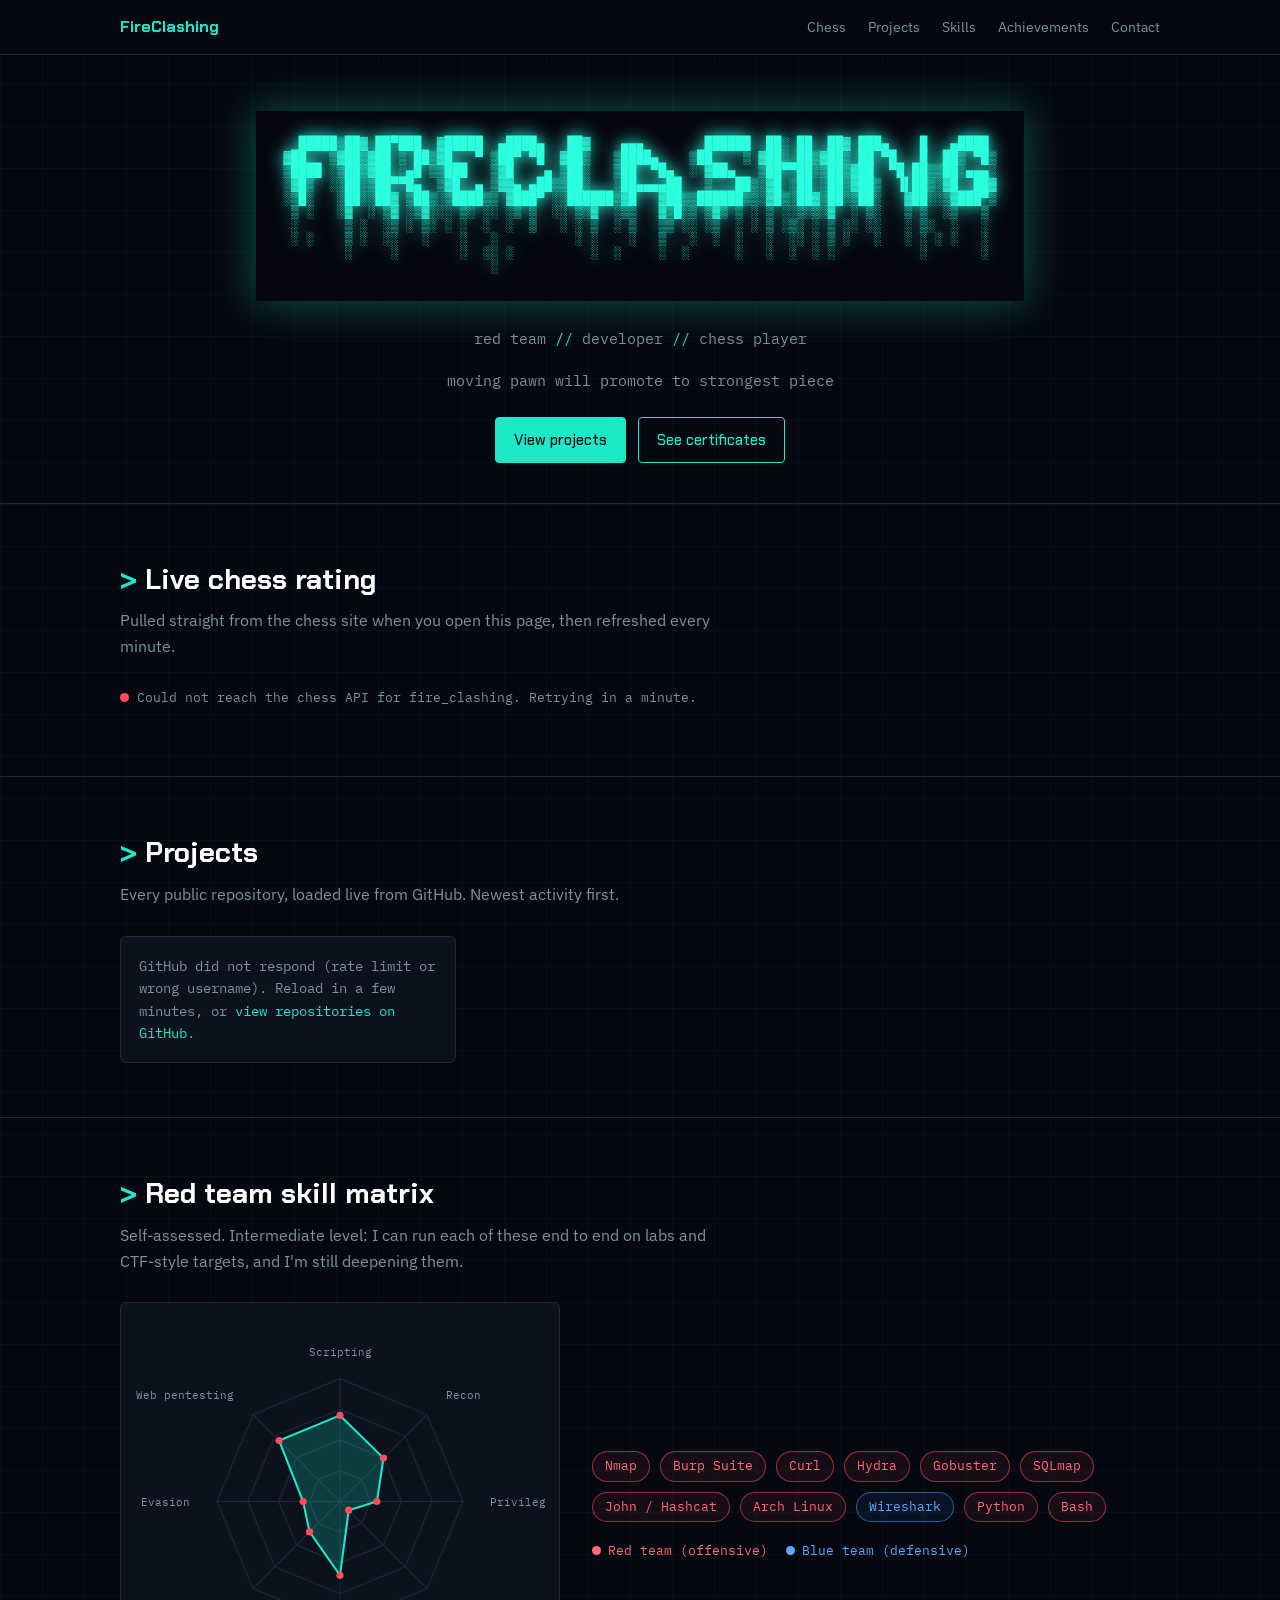
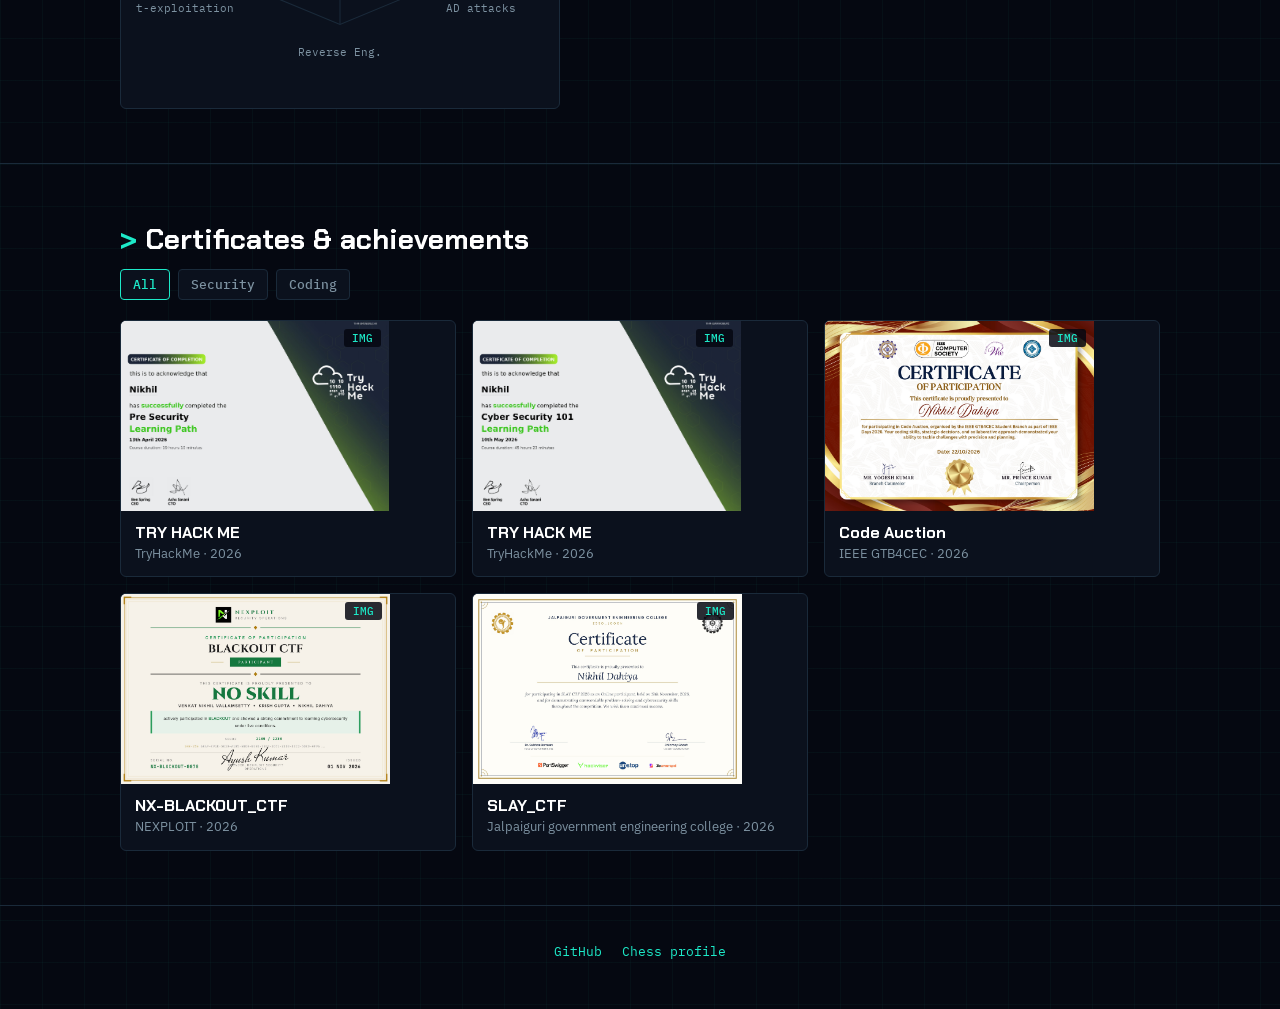
==== index.html @ 48a86a41 "1.0.2" ====
<!DOCTYPE html>
<html lang="en">
<head>
<meta charset="utf-8">
<meta name="viewport" content="width=device-width, initial-scale=1">
<title>FireClashing | Red Team &amp; Developer Portfolio</title>
<meta name="description" content="Red team and developer portfolio: projects, certificates, skill matrix and live chess rating.">
<link rel="preconnect" href="https://fonts.googleapis.com">
<link rel="preconnect" href="https://fonts.gstatic.com" crossorigin>
<link href="https://fonts.googleapis.com/css2?family=Chakra+Petch:wght@500;700&family=IBM+Plex+Sans:wght@400;500&family=IBM+Plex+Mono:wght@400;500&display=swap" rel="stylesheet">
<style>
:root{
  --bg:#050811; --panel:#0b111d; --panel2:#101828; --line:#1a2a3a;
  --teal:#1de9c8; --teal-d:#0f8f7c; --red:#ff4d5e; --text:#d7e3ea; --mute:#7d92a1;
  --head:'Chakra Petch',system-ui,sans-serif; --body:'IBM Plex Sans',system-ui,sans-serif; --mono:'IBM Plex Mono',ui-monospace,monospace;
}
*{box-sizing:border-box;margin:0}
html{scroll-behavior:smooth;scroll-padding-top:70px}
body{background:var(--bg);color:var(--text);font:400 16px/1.6 var(--body);
  background-image:linear-gradient(rgba(29,233,200,.035) 1px,transparent 1px),linear-gradient(90deg,rgba(29,233,200,.035) 1px,transparent 1px);
  background-size:42px 42px}
a{color:var(--teal);text-decoration:none}
a:hover{text-decoration:underline}
:focus-visible{outline:2px solid var(--teal);outline-offset:3px}
.wrap{max-width:1080px;margin:0 auto;padding:0 20px}
nav{position:sticky;top:0;z-index:20;background:rgba(5,8,17,.88);backdrop-filter:blur(8px);border-bottom:1px solid var(--line)}
nav .wrap{display:flex;gap:22px;align-items:center;height:54px;overflow-x:auto}
nav b{font-family:var(--head);color:var(--teal);margin-right:auto;white-space:nowrap}
nav a{color:var(--mute);font-size:14px;white-space:nowrap}
nav a:hover{color:var(--teal);text-decoration:none}
.hero{padding:56px 0 40px;text-align:center}
.banner{max-width:100%;width:768px;image-rendering:pixelated;filter:drop-shadow(0 0 22px rgba(29,233,200,.35))}
.hero p.tag{font-family:var(--mono);color:var(--mute);margin-top:18px;font-size:15px}
.hero p.tag span{color:var(--teal)}
.hero .cta{margin-top:24px;display:flex;gap:12px;justify-content:center;flex-wrap:wrap}
.btn{display:inline-block;padding:10px 18px;border:1px solid var(--teal);color:var(--teal);border-radius:4px;font-family:var(--head);font-weight:500;background:transparent;cursor:pointer;font-size:15px}
.btn:hover{background:var(--teal);color:#04110e;text-decoration:none}
.btn.solid{background:var(--teal);color:#04110e}
.btn.solid:hover{background:#6ff5de}
section{padding:54px 0;border-top:1px solid var(--line)}
h2{font-family:var(--head);font-size:28px;color:#fff;margin-bottom:6px}
h2::before{content:"> ";color:var(--teal)}
.sub{color:var(--mute);margin-bottom:28px;max-width:62ch}
.card{background:var(--panel);border:1px solid var(--line);border-radius:6px}

/* chess */
.chess{display:grid;grid-template-columns:repeat(auto-fit,minmax(150px,1fr));gap:14px}
.mode{padding:18px;position:relative}
.mode .name{font-family:var(--mono);font-size:13px;color:var(--mute)}
.mode .rating{font-family:var(--head);font-size:44px;font-weight:700;color:var(--teal);line-height:1.1;margin:4px 0}
.mode .meta{font-size:13px;color:var(--mute)}
.live{display:flex;align-items:center;gap:8px;font-family:var(--mono);font-size:13px;color:var(--mute);margin-bottom:14px;flex-wrap:wrap}
.dot{width:9px;height:9px;border-radius:50%;background:var(--teal);animation:pulse 1.8s infinite}
.dot.off{background:var(--red);animation:none}
@keyframes pulse{50%{opacity:.25}}

/* projects */
.grid{display:grid;grid-template-columns:repeat(auto-fill,minmax(300px,1fr));gap:16px}
.proj{padding:18px;display:flex;flex-direction:column;gap:10px;transition:border-color .15s}
.proj:hover{border-color:var(--teal-d)}
.proj h3{font-family:var(--head);font-size:18px;color:#fff}
.proj h3 a{color:inherit}
.proj p{font-size:14px;color:var(--mute);flex:1}
.proj .foot{display:flex;gap:14px;font-family:var(--mono);font-size:12.5px;color:var(--mute);align-items:center;flex-wrap:wrap}
.lang i{display:inline-block;width:10px;height:10px;border-radius:50%;margin-right:5px;background:var(--teal)}
.note{padding:18px;color:var(--mute);font-family:var(--mono);font-size:14px}

/* skills */
.skills{display:grid;grid-template-columns:minmax(280px,440px) 1fr;gap:32px;align-items:center}
.radar text{fill:var(--mute);font:11px var(--mono)}
.tools{display:flex;flex-wrap:wrap;gap:10px}
.tools span{font-family:var(--mono);font-size:13px;padding:4px 12px;border-radius:999px;border:1px solid;background:var(--panel)}
.tools .red{color:#ff6b79;border-color:rgba(255,77,94,.55);background:rgba(255,77,94,.08)}
.tools .blue{color:#5aa9ff;border-color:rgba(66,153,255,.55);background:rgba(66,153,255,.08)}
.legend{margin-top:18px;display:flex;gap:18px;flex-wrap:wrap;font-family:var(--mono);font-size:12.5px}
.legend .red{color:#ff6b79}.legend .blue{color:#5aa9ff}
.legend span::before{content:"";display:inline-block;width:9px;height:9px;border-radius:50%;background:currentColor;margin-right:7px}

/* certificates */
.filters{display:flex;gap:8px;margin-bottom:20px;flex-wrap:wrap}
.filters button{font:500 13px var(--mono);padding:6px 12px;border-radius:4px;border:1px solid var(--line);background:var(--panel);color:var(--mute);cursor:pointer}
.filters button[aria-pressed=true]{border-color:var(--teal);color:var(--teal)}
.cert{overflow:hidden;display:flex;flex-direction:column;cursor:pointer;transition:border-color .15s;text-align:left;color:inherit;font:inherit;padding:0}
.cert:hover{border-color:var(--teal-d)}
.thumb{height:190px;background:#fff;position:relative;overflow:hidden}
.thumb img{width:100%;height:100%;object-fit:cover;object-position:top;display:block}
.thumb iframe{width:200%;height:200%;border:0;transform:scale(.5);transform-origin:0 0;pointer-events:none;background:#fff}
.badge{position:absolute;top:8px;right:8px;font:500 11px var(--mono);background:rgba(5,8,17,.85);color:var(--teal);padding:2px 8px;border-radius:3px}
.cert .info{padding:12px 14px}
.cert h3{font-family:var(--head);font-size:16px;color:#fff;line-height:1.3}
.cert .info p{font-size:13px;color:var(--mute)}
.modal{position:fixed;inset:0;background:rgba(2,4,9,.94);z-index:50;display:none;flex-direction:column;padding:16px}
.modal.open{display:flex}
.modal header{display:flex;justify-content:space-between;align-items:center;gap:12px;margin-bottom:12px;color:#fff;font-family:var(--head)}
.modal header div{display:flex;gap:10px}
.modal .stage{flex:1;min-height:0;display:flex;align-items:center;justify-content:center}
.modal img{max-width:100%;max-height:100%;object-fit:contain;border:1px solid var(--line)}
.modal iframe{width:100%;height:100%;border:1px solid var(--line);background:#fff}

footer{padding:36px 0;border-top:1px solid var(--line);text-align:center;color:var(--mute);font-family:var(--mono);font-size:13px}
footer .links{display:flex;gap:20px;justify-content:center;margin-bottom:10px;flex-wrap:wrap}
@media(max-width:760px){.skills{grid-template-columns:1fr}.thumb{height:160px}}
@media(prefers-reduced-motion:reduce){*{animation:none!important;transition:none!important;scroll-behavior:auto!important}}
</style>
</head>
<body>

<nav><div class="wrap">
  <b>FireClashing</b>
  <a href="#chess">Chess</a><a href="#projects">Projects</a><a href="#skills">Skills</a><a href="#certs">Achievements</a><a href="#contact">Contact</a>
</div></nav>

<header class="hero"><div class="wrap">
  <img class="banner" src="assets/FireClashing.png" alt="FireClashing" width="768" height="190">
  <p class="tag" id="tagline">red team <span>//</span> developer <span>//</span> chess player</p>
  <p class="tag" id="tagline">moving pawn will promote to strongest piece</p>
  <div class="cta">
    <a class="btn solid" href="#projects">View projects</a>
    <a class="btn" href="#certs">See certificates</a>
  </div>
</div></header>

<main>
<section id="chess"><div class="wrap">
  <h2>Live chess rating</h2>
  <p class="sub">Pulled straight from the chess site when you open this page, then refreshed every minute.</p>
  <div class="live"><span class="dot off" id="chessDot"></span><span id="chessStatus">Loading…</span></div>
  <div class="chess" id="chessGrid"></div>
</div></section>

<section id="projects"><div class="wrap">
  <h2>Projects</h2>
  <p class="sub">Every public repository, loaded live from GitHub. Newest activity first.</p>
  <div class="grid" id="projGrid"></div>
</div></section>

<section id="skills"><div class="wrap">
  <h2>Red team skill matrix</h2>
  <p class="sub">Self-assessed. Intermediate level: I can run each of these end to end on labs and CTF-style targets, and I'm still deepening them.</p>
  <div class="skills">
    <div class="card" style="padding:14px"><svg class="radar" id="radar" viewBox="0 0 400 360" role="img" aria-label="Skill radar chart"></svg></div>
    <div>
      <div class="tools" id="tools"></div>
      <div class="legend"><span class="red">Red team (offensive)</span><span class="blue">Blue team (defensive)</span></div>
    </div>
  </div>
</div></section>

<section id="certs"><div class="wrap">
  <h2>Certificates &amp; achievements</h2>
  <div class="filters" id="filters"></div>
  <div class="grid" id="certGrid"></div>
</div></section>
</main>

<footer id="contact"><div class="wrap">
  <div class="links" id="contactLinks"></div>
</div></footer>

<div class="modal" id="modal" role="dialog" aria-modal="true" aria-label="Certificate viewer">
  <header><span id="mTitle"></span><div><a class="btn" id="mOpen" target="_blank" rel="noopener">Open in new tab</a><button class="btn" id="mClose">Close</button></div></header>
  <div class="stage" id="mStage"></div>
</div>

<script>
/* =========================================================
   EDIT THIS BLOCK. Everything else updates itself.
   ========================================================= */
const CONFIG = {
  githubUser: "FireClashing",   // <- your GitHub username
  chessUser:  "fire_clashing",
  chessSite:  "auto",                   // "chesscom", "lichess" or "auto" (tries Chess.com, then Lichess)
  hideForks:  true,
  hideRepos:  [],                       // e.g. ["fire_clashing.github.io"]
  tagline:    "red team // developer // chess player",
  contact: [
    // { label: "GitHub",   url: "https://github.com/YOUR_GITHUB_USERNAME" },
    // { label: "LinkedIn", url: "https://www.linkedin.com/in/your-name" },
    // { label: "Email",    url: "mailto:you@example.com" },
  ]
};

// Skill levels are out of 100. Be honest, intermediate is 31-60.
const SKILLS = [
  { name: "Scripting",                  level: 70 },
  { name: "Recon & OSINT",              level: 50 },
  { name: "Privilege escalation",       level: 30 },
  { name: "Active Directory attacks",   level: 10 },
  { name: "Reverse Eng.",               level: 60 },
  { name: "Post-exploitation",          level: 35 },
  { name: "Evasion & payload basics",   level: 30 },
  { name: "Web pentesting",             level: 70 }
];
// team: "red" = offensive, "blue" = defensive/analysis. Add blue tools here too (e.g. Splunk, Wazuh, Snort).
const TOOLS = [
  {name:"Nmap",team:"red"},{name:"Burp Suite",team:"red"},{name:"Curl",team:"red"},
  ,{name:"Hydra",team:"red"},{name:"Gobuster",team:"red"},{name:"SQLmap",team:"red"},
  {name:"John / Hashcat",team:"red"},{name:"Arch Linux",team:"red"},{name:"Wireshark",team:"blue"},
  {name:"Python",team:"red"},{name:"Bash",team:"red"}
];

// Put the files in the /certificates folder, then list them here.
// type: "image" (png/jpg/webp) or "pdf". category is just a filter label.
const CERTS = [
  { title: "TRY HACK ME", issuer: "TryHackMe", year: 2026, file: "certificates/pre-SecurityTHM.jpg", type: "jpg", category: "Security" },
  { title: "TRY HACK ME", issuer: "TryHackMe", year: 2026, file: "certificates/Cyber-Security 101.jpg", type: "jpg", category: "Security" },
  { title: "Code Auction", issuer: "IEEE GTB4CEC", year: 2026, file: "certificates/CODE-auction.jpg", type: "jpg", category: "Coding" },
  { title: "NX-BLACKOUT_CTF", issuer: "NEXPLOIT", year: 2026, file: "certificates/NX-BLACKOUT_ctf.jpg", type: "jpg", category: "Security" },
  { title: "SLAY_CTF", issuer: "Jalpaiguri government engineering college", year: 2026, file: "certificates/slay_ctf.jpg", type: "jpg", category: "Security" }
  
  // { title: "Certified Ethical Hacker", issuer: "EC-Council", year: 2025, file: "certificates/ceh.pdf", type: "pdf", category: "Security" },
  // { title: "TryHackMe Pre-Security",   issuer: "TryHackMe",  year: 2025, file: "certificates/thm.png", type: "image", category: "Security" },
];

/* ========================================================= */
const $ = s => document.querySelector(s);
const el = (t, c, h) => { const e = document.createElement(t); if (c) e.className = c; if (h != null) e.innerHTML = h; return e; };
const esc = s => String(s ?? "").replace(/[&<>"']/g, c => ({"&":"&amp;","<":"&lt;",">":"&gt;",'"':"&quot;","'":"&#39;"}[c]));

$("#tagline").innerHTML = esc(CONFIG.tagline).replace(/\/\//g, "<span>//</span>");

/* ---------- Chess ---------- */
function modeCard(name, rating, meta){
  return `<div class="card mode"><div class="name">${esc(name)}</div><div class="rating">${rating ?? "–"}</div><div class="meta">${meta||""}</div></div>`;
}
async function loadChessCom(u){
  const r = await fetch(`https://api.chess.com/pub/player/${encodeURIComponent(u.toLowerCase())}/stats`);
  if(!r.ok) throw new Error("chess.com " + r.status);
  const d = await r.json(), out = [];
  [["chess_rapid","Rapid"],["chess_blitz","Blitz"],["chess_bullet","Bullet"],["chess_daily","Daily"]].forEach(([k,n])=>{
    const s = d[k]; if(!s) return;
    const rec = s.record || {};
    out.push(modeCard(n, s.last?.rating, `best ${s.best?.rating ?? "–"} · ${rec.win ?? 0}W ${rec.loss ?? 0}L ${rec.draw ?? 0}D`));
  });
  if(d.tactics?.highest) out.push(modeCard("Puzzles", d.tactics.highest.rating, "highest rating"));
  return { site: "Chess.com", html: out.join("") };
}
async function loadLichess(u){
  const r = await fetch(`https://lichess.org/api/user/${encodeURIComponent(u)}`);
  if(!r.ok) throw new Error("lichess " + r.status);
  const d = await r.json(), out = [];
  ["rapid","blitz","bullet","classical","puzzle"].forEach(k=>{
    const p = d.perfs?.[k]; if(!p || !p.games && k!=="puzzle") return;
    out.push(modeCard(k[0].toUpperCase()+k.slice(1), p.rating, k==="puzzle" ? `${p.games||0} solved` : `${p.games} games`));
  });
  return { site: "Lichess", html: out.join("") };
}
async function loadChess(){
  const u = CONFIG.chessUser, site = CONFIG.chessSite;
  try{
    let res;
    if(site === "lichess") res = await loadLichess(u);
    else if(site === "chesscom") res = await loadChessCom(u);
    else { try{ res = await loadChessCom(u); }catch(e){ res = await loadLichess(u); } }
    $("#chessGrid").innerHTML = res.html || `<div class="card note">No rated games found for ${esc(u)} yet.</div>`;
    $("#chessDot").classList.remove("off");
    $("#chessStatus").innerHTML = `${esc(u)} on ${res.site} · updated ${new Date().toLocaleTimeString()}`;
  }catch(e){
    $("#chessDot").classList.add("off");
    $("#chessStatus").textContent = `Could not reach the chess API for ${u}. Retrying in a minute.`;
  }
}
loadChess(); setInterval(loadChess, 60000);

/* ---------- Projects ---------- */
const LANG = {JavaScript:"#f1e05a",TypeScript:"#3178c6",Python:"#3572A5",HTML:"#e34c26",CSS:"#563d7c",C:"#8a8a8a","C++":"#f34b7d",Java:"#b07219",Go:"#00ADD8",Rust:"#dea584",Shell:"#89e051",PHP:"#4F5D95","C#":"#178600",Ruby:"#701516"};
async function loadProjects(){
  const g = $("#projGrid");
  if(CONFIG.githubUser.startsWith("YOUR_")){ g.innerHTML = `<div class="card note">Set <b>githubUser</b> in the CONFIG block of index.html to show your repositories here.</div>`; return; }
  try{
    const r = await fetch(`https://api.github.com/users/${CONFIG.githubUser}/repos?per_page=100&sort=pushed`);
    if(!r.ok) throw new Error(r.status);
    let repos = await r.json();
    repos = repos.filter(x => !(CONFIG.hideForks && x.fork) && !CONFIG.hideRepos.includes(x.name));
    if(!repos.length){ g.innerHTML = `<div class="card note">No public repositories to show yet.</div>`; return; }
    g.innerHTML = repos.map(x => `
      <article class="card proj">
        <h3><a href="${esc(x.html_url)}" target="_blank" rel="noopener">${esc(x.name)}</a></h3>
        <p>${esc(x.description || "No description yet.")}</p>
        <div class="foot">
          ${x.language ? `<span class="lang"><i style="background:${LANG[x.language]||"#1de9c8"}"></i>${esc(x.language)}</span>` : ""}
          <span>★ ${x.stargazers_count}</span><span>⑂ ${x.forks_count}</span>
          ${x.homepage ? `<a href="${esc(x.homepage)}" target="_blank" rel="noopener">live demo</a>` : ""}
        </div>
      </article>`).join("");
  }catch(e){
    g.innerHTML = `<div class="card note">GitHub did not respond (rate limit or wrong username). Reload in a few minutes, or <a href="https://github.com/${esc(CONFIG.githubUser)}?tab=repositories">view repositories on GitHub</a>.</div>`;
  }
}
loadProjects();

/* ---------- Skills ---------- */
function drawSkills(){
  $("#tools").innerHTML = TOOLS.map(t => `<span class="${t.team}">${esc(t.name)}</span>`).join("");
  const cx=200, cy=180, R=120, n=SKILLS.length, pt=(i,v)=>{const a=-Math.PI/2+i*2*Math.PI/n;return [cx+Math.cos(a)*R*v/100, cy+Math.sin(a)*R*v/100]};
  let svg = "";
  [25,50,75,100].forEach(l=>{ svg += `<polygon points="${SKILLS.map((_,i)=>pt(i,l).join(",")).join(" ")}" fill="none" stroke="#1a2a3a"/>`; });
  SKILLS.forEach((s,i)=>{
    const [x,y]=pt(i,100), [lx,ly]=pt(i,122);
    svg += `<line x1="${cx}" y1="${cy}" x2="${x}" y2="${y}" stroke="#1a2a3a"/>`;
    const anchor = lx < cx-10 ? "end" : lx > cx+10 ? "start" : "middle";
    const short = s.name.split(" & ")[0].replace("Active Directory attacks","AD attacks").replace("Web app exploitation","Web exploitation");
    svg += `<text x="${lx}" y="${ly+4}" text-anchor="${anchor}">${esc(short)}</text>`;
  });
  svg += `<polygon points="${SKILLS.map((s,i)=>pt(i,s.level).join(",")).join(" ")}" fill="rgba(29,233,200,.2)" stroke="#1de9c8" stroke-width="2"/>`;
  SKILLS.forEach((s,i)=>{ const [x,y]=pt(i,s.level); svg += `<circle cx="${x}" cy="${y}" r="3.5" fill="#ff4d5e"/>`; });
  $("#radar").innerHTML = svg;
}
drawSkills();

/* ---------- Certificates ---------- */
const modal = $("#modal");
function openCert(c){
  $("#mTitle").textContent = `${c.title}${c.issuer ? " · " + c.issuer : ""}`;
  $("#mOpen").href = c.file;
  $("#mStage").innerHTML = c.type === "pdf"
    ? `<iframe src="${esc(c.file)}#view=FitH" title="${esc(c.title)}"></iframe>`
    : `<img src="${esc(c.file)}" alt="${esc(c.title)}">`;
  modal.classList.add("open"); $("#mClose").focus();
}
function closeCert(){ modal.classList.remove("open"); $("#mStage").innerHTML = ""; }
$("#mClose").onclick = closeCert;
modal.addEventListener("click", e => { if(e.target === modal || e.target.id === "mStage") closeCert(); });
document.addEventListener("keydown", e => { if(e.key === "Escape") closeCert(); });

let activeCat = "All";
function drawCerts(){
  const g = $("#certGrid");
  if(!CERTS.length){ g.innerHTML = `<div class="card note">Add your files to the <b>certificates</b> folder and list them in the CERTS array in index.html.</div>`; return; }
  const cats = ["All", ...new Set(CERTS.map(c => c.category).filter(Boolean))];
  $("#filters").innerHTML = cats.length > 2 ? cats.map(c => `<button aria-pressed="${c===activeCat}">${esc(c)}</button>`).join("") : "";
  $("#filters").querySelectorAll("button").forEach(b => b.onclick = () => { activeCat = b.textContent; drawCerts(); });
  const list = CERTS.filter(c => activeCat === "All" || c.category === activeCat);
  g.innerHTML = "";
  list.forEach(c => {
    const b = el("button", "card cert");
    b.type = "button";
    b.setAttribute("aria-label", "Open " + c.title);
    b.innerHTML = `<div class="thumb">${c.type === "pdf"
        ? `<iframe src="${esc(c.file)}#toolbar=0&navpanes=0&view=FitH" loading="lazy" tabindex="-1" title=""></iframe>`
        : `<img src="${esc(c.file)}" alt="" loading="lazy">`}<span class="badge">${c.type === "pdf" ? "PDF" : "IMG"}</span></div>
      <div class="info"><h3>${esc(c.title)}</h3><p>${esc([c.issuer, c.year].filter(Boolean).join(" · "))}</p></div>`;
    b.onclick = () => openCert(c);
    g.appendChild(b);
  });
}
drawCerts();

/* ---------- Footer links ---------- */
const links = [...CONFIG.contact];
if(!CONFIG.githubUser.startsWith("YOUR_") && !links.some(l => /github/i.test(l.label))) links.unshift({label:"GitHub", url:`https://github.com/${CONFIG.githubUser}`});
links.push({label:"Chess profile", url: CONFIG.chessSite === "lichess" ? `https://lichess.org/@/${CONFIG.chessUser}` : `https://www.chess.com/member/${CONFIG.chessUser}`});
$("#contactLinks").innerHTML = links.map(l => `<a href="${esc(l.url)}" target="_blank" rel="noopener">${esc(l.label)}</a>`).join("");
</script>
</body>
</html>
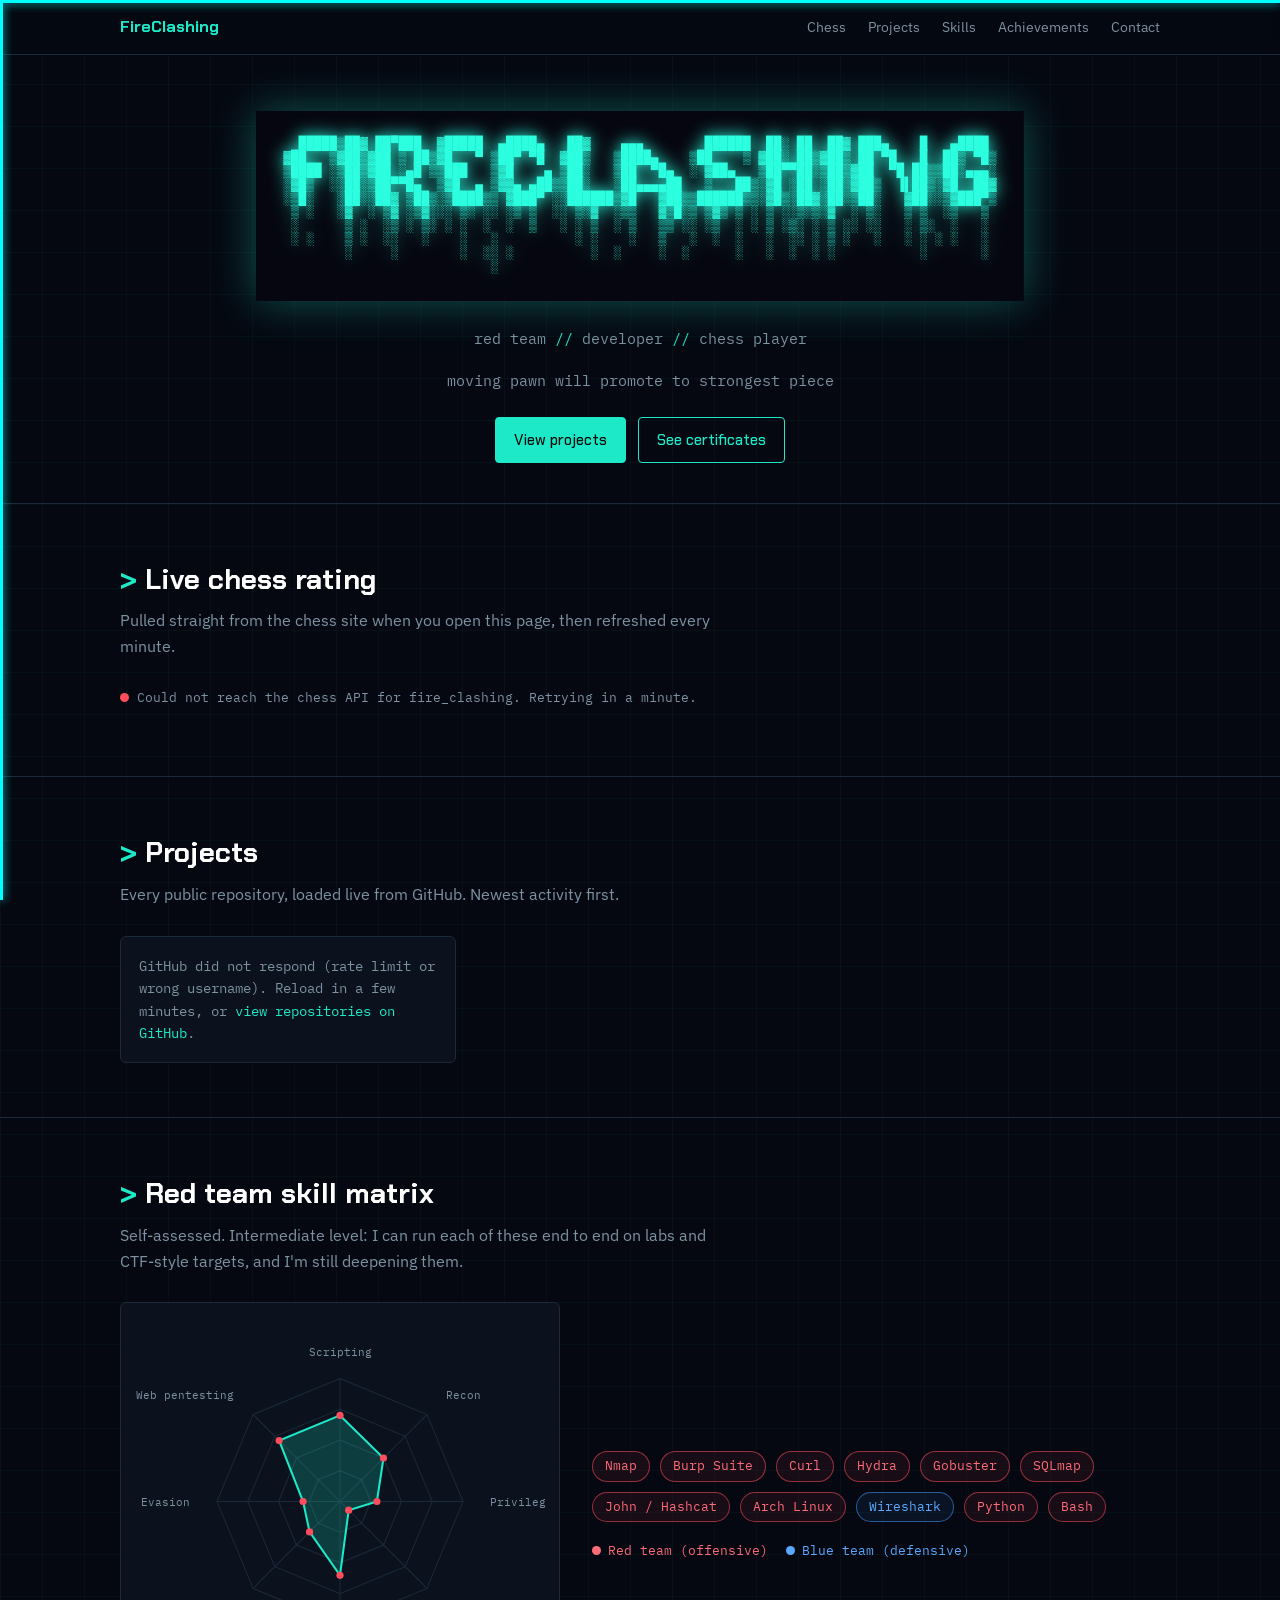
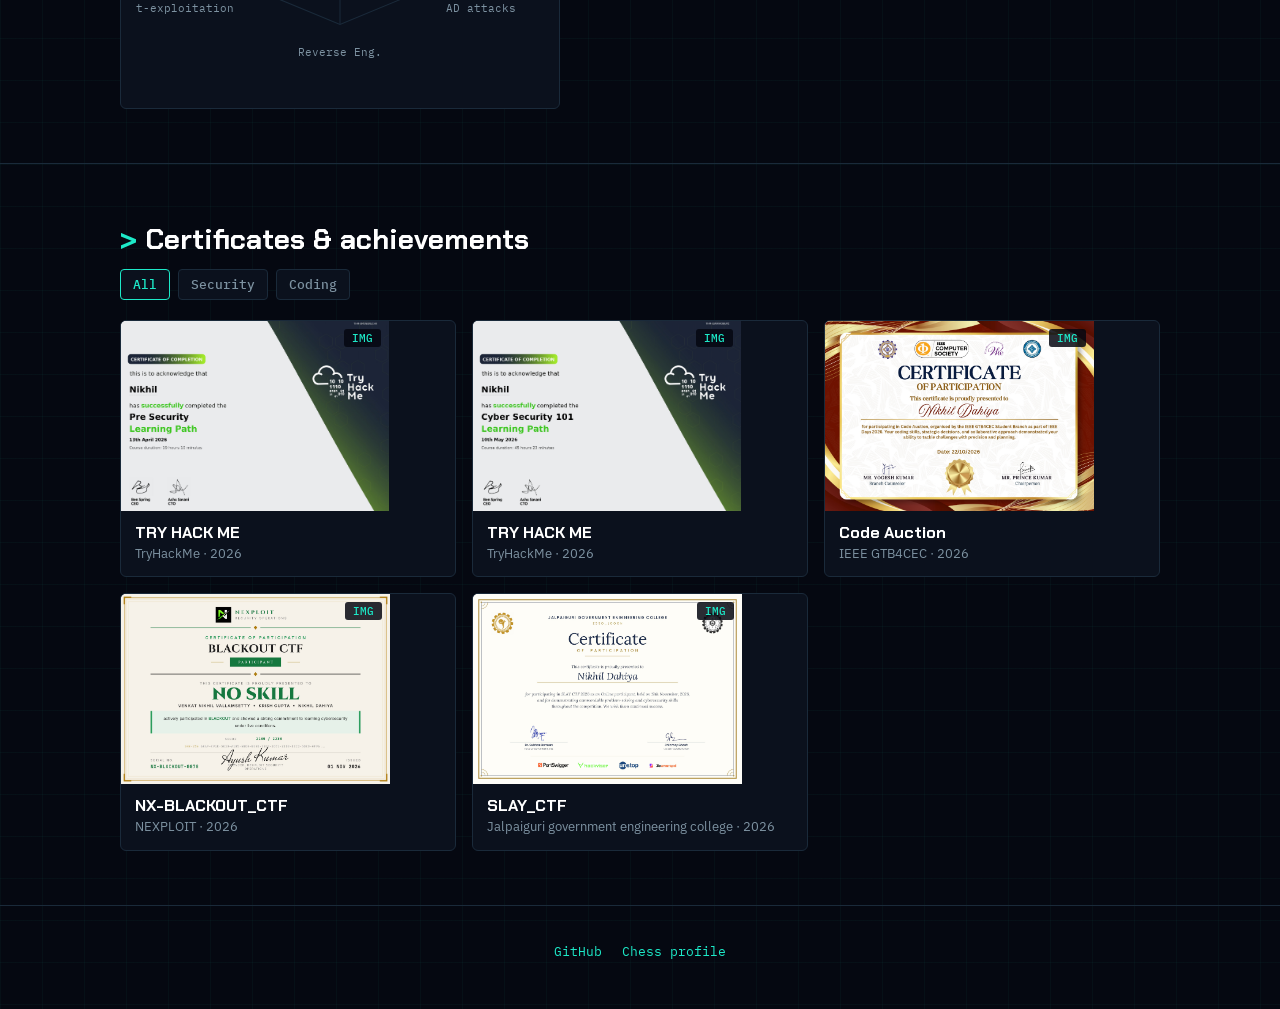
==== commit 49a28167: "1.0.3 - customized cursor" ====
--- a/index.html
+++ b/index.html
@@ -104,6 +104,56 @@
 </style>
 </head>
 <body>
+    
+<style>
+  * {
+    cursor: none !important;
+  }
+
+  .crosshair {
+    position: fixed;
+    background: #00ffff;
+    pointer-events: none;
+    z-index: 999999;
+    opacity: 1;
+    box-shadow: 0 0 10px #00ffff;
+  }
+
+  #horizontal {
+    height: 3px;
+    width: 100vw;
+    left: 0;
+  }
+
+  #vertical {
+    width: 3px;
+    height: 100vh;
+    top: 0;
+  }
+
+  @media (hover: none) {
+    .crosshair {
+      display: none;
+    }
+    * {
+      cursor: auto !important;
+    }
+  }
+</style>
+
+<div id="horizontal" class="crosshair"></div>
+<div id="vertical" class="crosshair"></div>
+
+<script>
+  const horizontal = document.getElementById("horizontal");
+  const vertical = document.getElementById("vertical");
+
+  document.addEventListener("mousemove", (e) => {
+    horizontal.style.top = e.clientY + "px";
+    vertical.style.left = e.clientX + "px";
+  });
+</script>
+
 
 <nav><div class="wrap">
   <b>FireClashing</b>
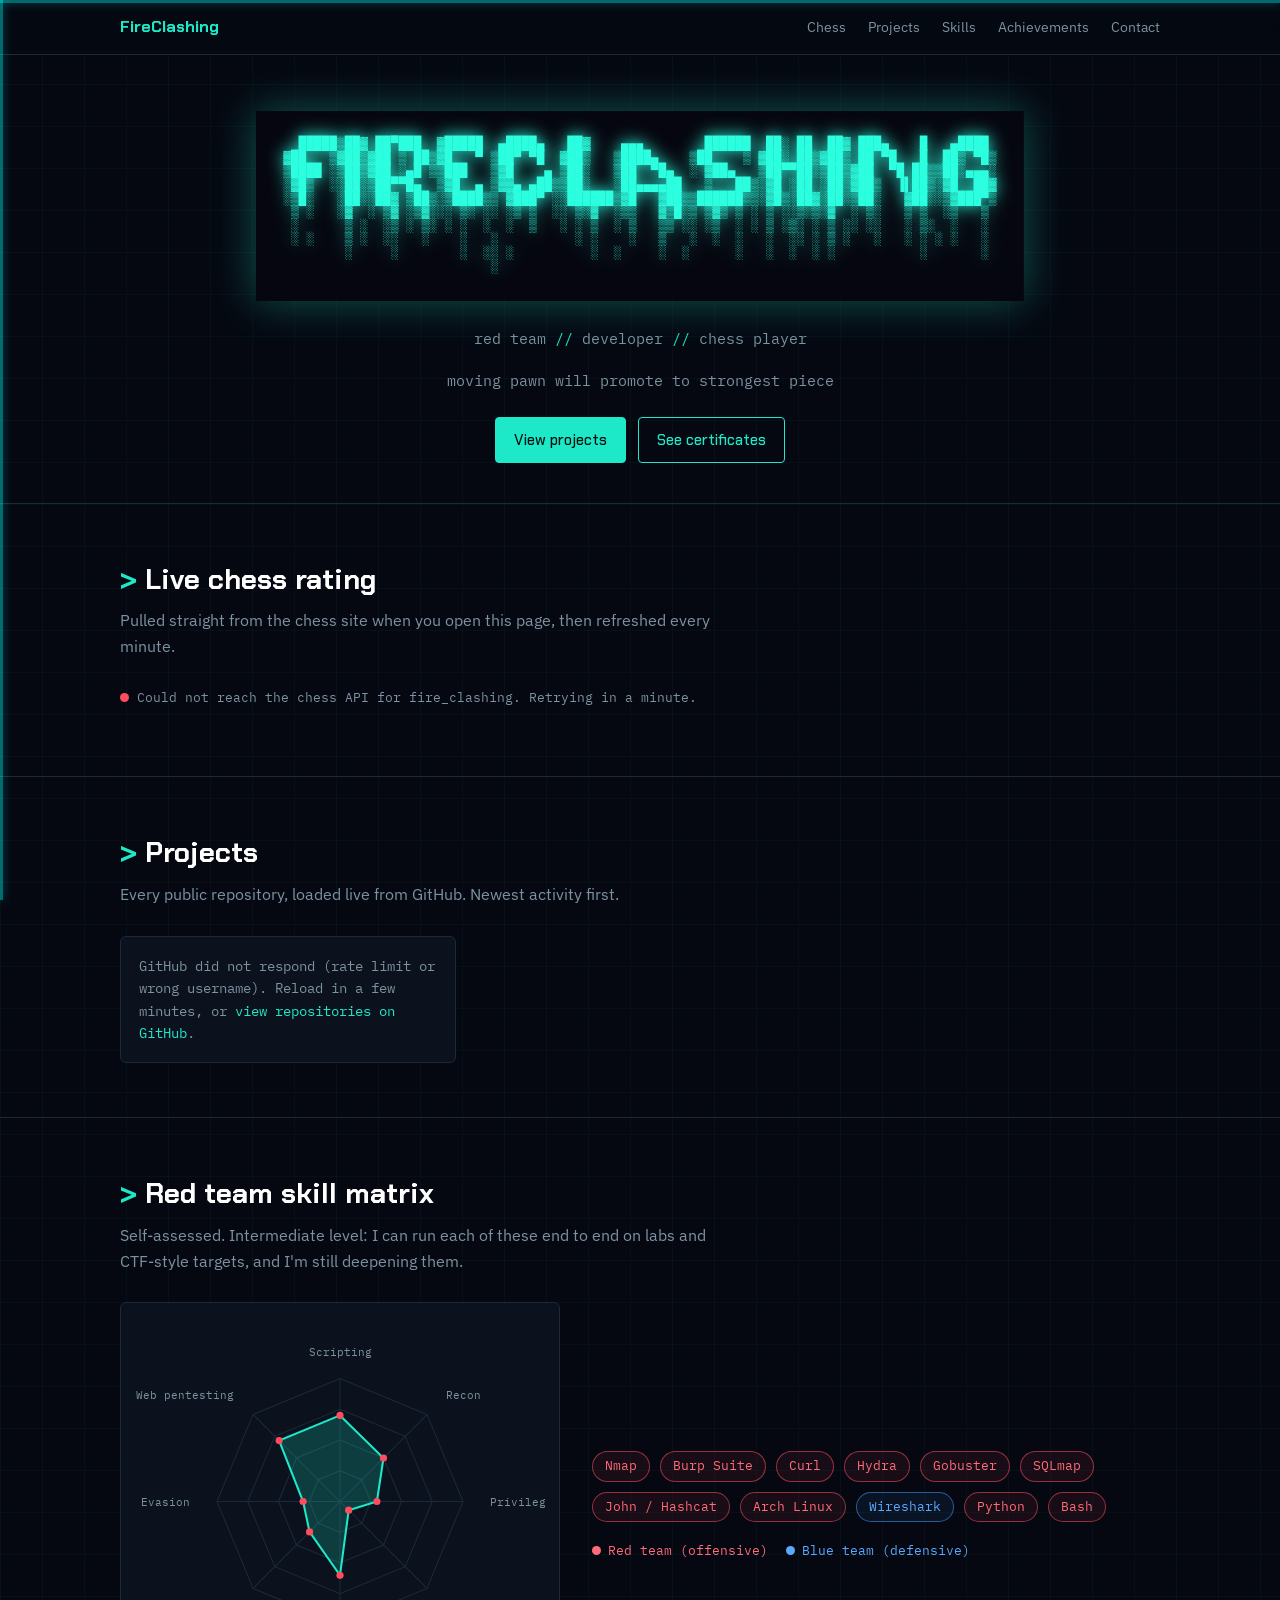
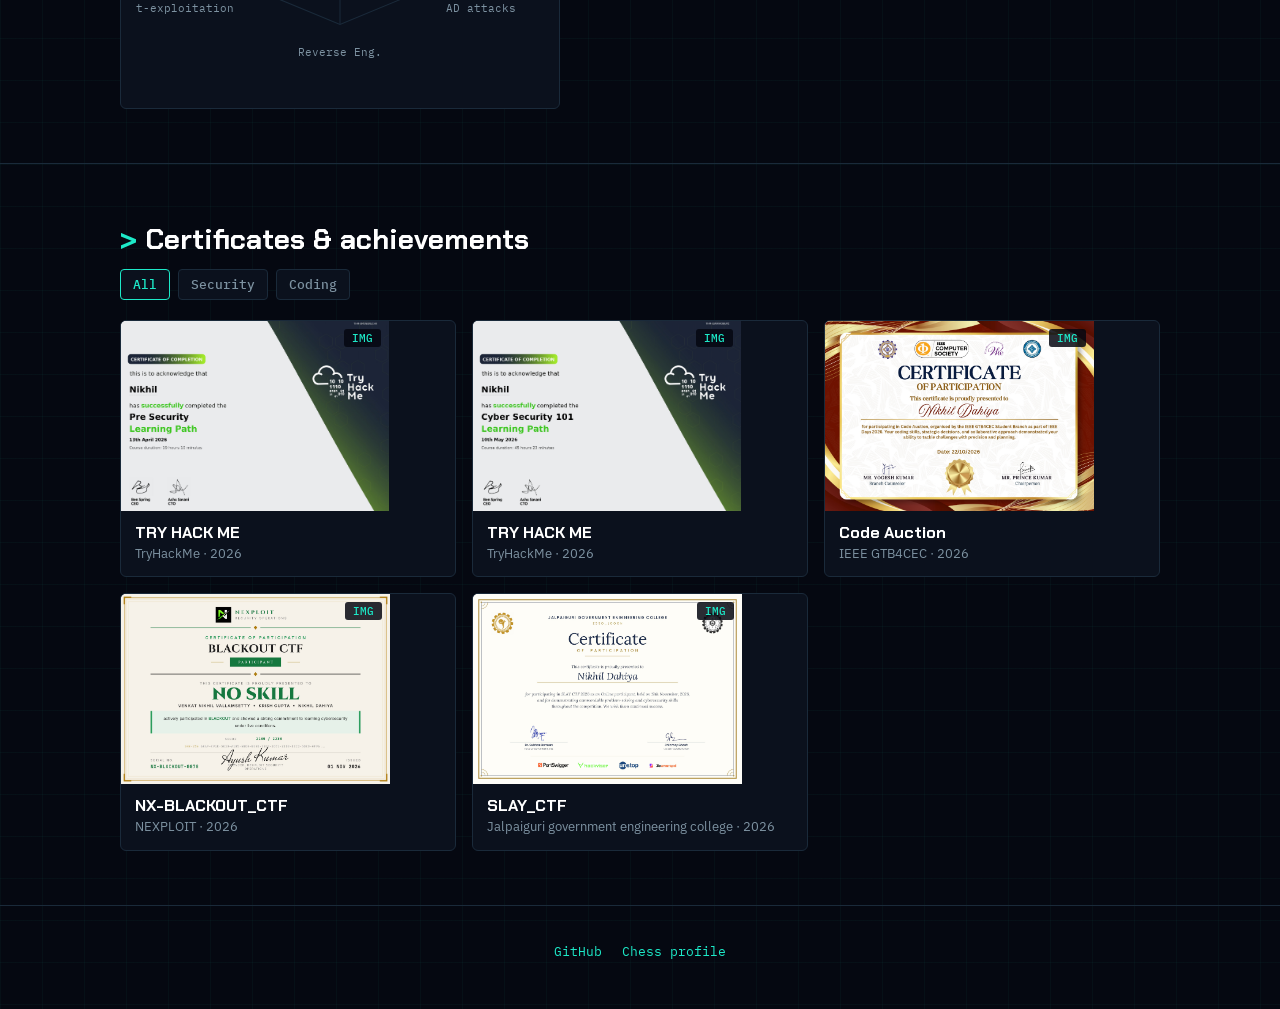
==== commit 7320a4e6: "version1.0.4 adjust cursor" ====
--- a/index.html
+++ b/index.html
@@ -115,7 +115,7 @@
     background: #00ffff;
     pointer-events: none;
     z-index: 999999;
-    opacity: 1;
+    opacity: 0.4;
     box-shadow: 0 0 10px #00ffff;
   }
 
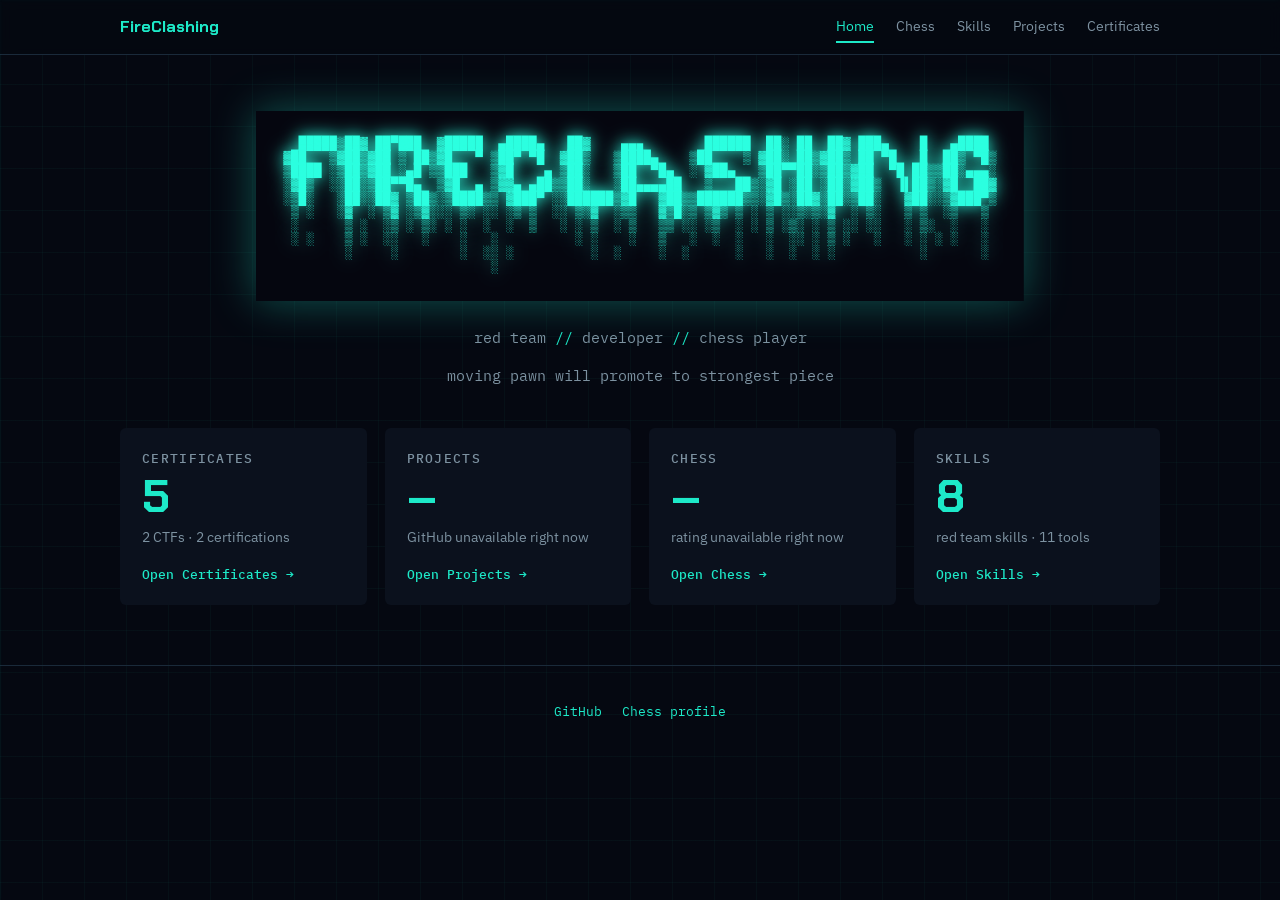
==== commit 2c3b0452: "1.1.0 New look" ====
--- a/index.html
+++ b/index.html
@@ -3,404 +3,29 @@
 <head>
 <meta charset="utf-8">
 <meta name="viewport" content="width=device-width, initial-scale=1">
-<title>FireClashing | Red Team &amp; Developer Portfolio</title>
-<meta name="description" content="Red team and developer portfolio: projects, certificates, skill matrix and live chess rating.">
+<title>Projects | FireClashing</title>
+<meta name="description" content="Public GitHub projects by FireClashing.">
+<link rel="icon" href="assets/FireClashing.png">
 <link rel="preconnect" href="https://fonts.googleapis.com">
 <link rel="preconnect" href="https://fonts.gstatic.com" crossorigin>
 <link href="https://fonts.googleapis.com/css2?family=Chakra+Petch:wght@500;700&family=IBM+Plex+Sans:wght@400;500&family=IBM+Plex+Mono:wght@400;500&display=swap" rel="stylesheet">
-<style>
-:root{
-  --bg:#050811; --panel:#0b111d; --panel2:#101828; --line:#1a2a3a;
-  --teal:#1de9c8; --teal-d:#0f8f7c; --red:#ff4d5e; --text:#d7e3ea; --mute:#7d92a1;
-  --head:'Chakra Petch',system-ui,sans-serif; --body:'IBM Plex Sans',system-ui,sans-serif; --mono:'IBM Plex Mono',ui-monospace,monospace;
-}
-*{box-sizing:border-box;margin:0}
-html{scroll-behavior:smooth;scroll-padding-top:70px}
-body{background:var(--bg);color:var(--text);font:400 16px/1.6 var(--body);
-  background-image:linear-gradient(rgba(29,233,200,.035) 1px,transparent 1px),linear-gradient(90deg,rgba(29,233,200,.035) 1px,transparent 1px);
-  background-size:42px 42px}
-a{color:var(--teal);text-decoration:none}
-a:hover{text-decoration:underline}
-:focus-visible{outline:2px solid var(--teal);outline-offset:3px}
-.wrap{max-width:1080px;margin:0 auto;padding:0 20px}
-nav{position:sticky;top:0;z-index:20;background:rgba(5,8,17,.88);backdrop-filter:blur(8px);border-bottom:1px solid var(--line)}
-nav .wrap{display:flex;gap:22px;align-items:center;height:54px;overflow-x:auto}
-nav b{font-family:var(--head);color:var(--teal);margin-right:auto;white-space:nowrap}
-nav a{color:var(--mute);font-size:14px;white-space:nowrap}
-nav a:hover{color:var(--teal);text-decoration:none}
-.hero{padding:56px 0 40px;text-align:center}
-.banner{max-width:100%;width:768px;image-rendering:pixelated;filter:drop-shadow(0 0 22px rgba(29,233,200,.35))}
-.hero p.tag{font-family:var(--mono);color:var(--mute);margin-top:18px;font-size:15px}
-.hero p.tag span{color:var(--teal)}
-.hero .cta{margin-top:24px;display:flex;gap:12px;justify-content:center;flex-wrap:wrap}
-.btn{display:inline-block;padding:10px 18px;border:1px solid var(--teal);color:var(--teal);border-radius:4px;font-family:var(--head);font-weight:500;background:transparent;cursor:pointer;font-size:15px}
-.btn:hover{background:var(--teal);color:#04110e;text-decoration:none}
-.btn.solid{background:var(--teal);color:#04110e}
-.btn.solid:hover{background:#6ff5de}
-section{padding:54px 0;border-top:1px solid var(--line)}
-h2{font-family:var(--head);font-size:28px;color:#fff;margin-bottom:6px}
-h2::before{content:"> ";color:var(--teal)}
-.sub{color:var(--mute);margin-bottom:28px;max-width:62ch}
-.card{background:var(--panel);border:1px solid var(--line);border-radius:6px}
-
-/* chess */
-.chess{display:grid;grid-template-columns:repeat(auto-fit,minmax(150px,1fr));gap:14px}
-.mode{padding:18px;position:relative}
-.mode .name{font-family:var(--mono);font-size:13px;color:var(--mute)}
-.mode .rating{font-family:var(--head);font-size:44px;font-weight:700;color:var(--teal);line-height:1.1;margin:4px 0}
-.mode .meta{font-size:13px;color:var(--mute)}
-.live{display:flex;align-items:center;gap:8px;font-family:var(--mono);font-size:13px;color:var(--mute);margin-bottom:14px;flex-wrap:wrap}
-.dot{width:9px;height:9px;border-radius:50%;background:var(--teal);animation:pulse 1.8s infinite}
-.dot.off{background:var(--red);animation:none}
-@keyframes pulse{50%{opacity:.25}}
-
-/* projects */
-.grid{display:grid;grid-template-columns:repeat(auto-fill,minmax(300px,1fr));gap:16px}
-.proj{padding:18px;display:flex;flex-direction:column;gap:10px;transition:border-color .15s}
-.proj:hover{border-color:var(--teal-d)}
-.proj h3{font-family:var(--head);font-size:18px;color:#fff}
-.proj h3 a{color:inherit}
-.proj p{font-size:14px;color:var(--mute);flex:1}
-.proj .foot{display:flex;gap:14px;font-family:var(--mono);font-size:12.5px;color:var(--mute);align-items:center;flex-wrap:wrap}
-.lang i{display:inline-block;width:10px;height:10px;border-radius:50%;margin-right:5px;background:var(--teal)}
-.note{padding:18px;color:var(--mute);font-family:var(--mono);font-size:14px}
-
-/* skills */
-.skills{display:grid;grid-template-columns:minmax(280px,440px) 1fr;gap:32px;align-items:center}
-.radar text{fill:var(--mute);font:11px var(--mono)}
-.tools{display:flex;flex-wrap:wrap;gap:10px}
-.tools span{font-family:var(--mono);font-size:13px;padding:4px 12px;border-radius:999px;border:1px solid;background:var(--panel)}
-.tools .red{color:#ff6b79;border-color:rgba(255,77,94,.55);background:rgba(255,77,94,.08)}
-.tools .blue{color:#5aa9ff;border-color:rgba(66,153,255,.55);background:rgba(66,153,255,.08)}
-.legend{margin-top:18px;display:flex;gap:18px;flex-wrap:wrap;font-family:var(--mono);font-size:12.5px}
-.legend .red{color:#ff6b79}.legend .blue{color:#5aa9ff}
-.legend span::before{content:"";display:inline-block;width:9px;height:9px;border-radius:50%;background:currentColor;margin-right:7px}
-
-/* certificates */
-.filters{display:flex;gap:8px;margin-bottom:20px;flex-wrap:wrap}
-.filters button{font:500 13px var(--mono);padding:6px 12px;border-radius:4px;border:1px solid var(--line);background:var(--panel);color:var(--mute);cursor:pointer}
-.filters button[aria-pressed=true]{border-color:var(--teal);color:var(--teal)}
-.cert{overflow:hidden;display:flex;flex-direction:column;cursor:pointer;transition:border-color .15s;text-align:left;color:inherit;font:inherit;padding:0}
-.cert:hover{border-color:var(--teal-d)}
-.thumb{height:190px;background:#fff;position:relative;overflow:hidden}
-.thumb img{width:100%;height:100%;object-fit:cover;object-position:top;display:block}
-.thumb iframe{width:200%;height:200%;border:0;transform:scale(.5);transform-origin:0 0;pointer-events:none;background:#fff}
-.badge{position:absolute;top:8px;right:8px;font:500 11px var(--mono);background:rgba(5,8,17,.85);color:var(--teal);padding:2px 8px;border-radius:3px}
-.cert .info{padding:12px 14px}
-.cert h3{font-family:var(--head);font-size:16px;color:#fff;line-height:1.3}
-.cert .info p{font-size:13px;color:var(--mute)}
-.modal{position:fixed;inset:0;background:rgba(2,4,9,.94);z-index:50;display:none;flex-direction:column;padding:16px}
-.modal.open{display:flex}
-.modal header{display:flex;justify-content:space-between;align-items:center;gap:12px;margin-bottom:12px;color:#fff;font-family:var(--head)}
-.modal header div{display:flex;gap:10px}
-.modal .stage{flex:1;min-height:0;display:flex;align-items:center;justify-content:center}
-.modal img{max-width:100%;max-height:100%;object-fit:contain;border:1px solid var(--line)}
-.modal iframe{width:100%;height:100%;border:1px solid var(--line);background:#fff}
-
-footer{padding:36px 0;border-top:1px solid var(--line);text-align:center;color:var(--mute);font-family:var(--mono);font-size:13px}
-footer .links{display:flex;gap:20px;justify-content:center;margin-bottom:10px;flex-wrap:wrap}
-@media(max-width:760px){.skills{grid-template-columns:1fr}.thumb{height:160px}}
-@media(prefers-reduced-motion:reduce){*{animation:none!important;transition:none!important;scroll-behavior:auto!important}}
-</style>
+<link rel="stylesheet" href="assets/style.css">
 </head>
-<body>
-    
-<style>
-  * {
-    cursor: none !important;
-  }
-
-  .crosshair {
-    position: fixed;
-    background: #00ffff;
-    pointer-events: none;
-    z-index: 999999;
-    opacity: 0.4;
-    box-shadow: 0 0 10px #00ffff;
-  }
-
-  #horizontal {
-    height: 3px;
-    width: 100vw;
-    left: 0;
-  }
-
-  #vertical {
-    width: 3px;
-    height: 100vh;
-    top: 0;
-  }
-
-  @media (hover: none) {
-    .crosshair {
-      display: none;
-    }
-    * {
-      cursor: auto !important;
-    }
-  }
-</style>
-
-<div id="horizontal" class="crosshair"></div>
-<div id="vertical" class="crosshair"></div>
-
-<script>
-  const horizontal = document.getElementById("horizontal");
-  const vertical = document.getElementById("vertical");
-
-  document.addEventListener("mousemove", (e) => {
-    horizontal.style.top = e.clientY + "px";
-    vertical.style.left = e.clientX + "px";
-  });
-</script>
+<body class="home">
+<nav id="nav" aria-label="Main"></nav>
 
 
-<nav><div class="wrap">
-  <b>FireClashing</b>
-  <a href="#chess">Chess</a><a href="#projects">Projects</a><a href="#skills">Skills</a><a href="#certs">Achievements</a><a href="#contact">Contact</a>
-</div></nav>
-
-<header class="hero"><div class="wrap">
+<header class="hero full"><div class="wrap">
   <img class="banner" src="assets/FireClashing.png" alt="FireClashing" width="768" height="190">
-  <p class="tag" id="tagline">red team <span>//</span> developer <span>//</span> chess player</p>
-  <p class="tag" id="tagline">moving pawn will promote to strongest piece</p>
-  <div class="cta">
-    <a class="btn solid" href="#projects">View projects</a>
-    <a class="btn" href="#certs">See certificates</a>
-  </div>
+  <p class="tag" id="tagline"></p>
+  <p class="tag" id="subtagline"></p>
 </div></header>
 
-<main>
-<section id="chess"><div class="wrap">
-  <h2>Live chess rating</h2>
-  <p class="sub">Pulled straight from the chess site when you open this page, then refreshed every minute.</p>
-  <div class="live"><span class="dot off" id="chessDot"></span><span id="chessStatus">Loading…</span></div>
-  <div class="chess" id="chessGrid"></div>
-</div></section>
+<main><div class="wrap"><div class="cards" id="homeCards"></div></div></main>
 
-<section id="projects"><div class="wrap">
-  <h2>Projects</h2>
-  <p class="sub">Every public repository, loaded live from GitHub. Newest activity first.</p>
-  <div class="grid" id="projGrid"></div>
-</div></section>
+<footer id="contact"></footer>
 
-<section id="skills"><div class="wrap">
-  <h2>Red team skill matrix</h2>
-  <p class="sub">Self-assessed. Intermediate level: I can run each of these end to end on labs and CTF-style targets, and I'm still deepening them.</p>
-  <div class="skills">
-    <div class="card" style="padding:14px"><svg class="radar" id="radar" viewBox="0 0 400 360" role="img" aria-label="Skill radar chart"></svg></div>
-    <div>
-      <div class="tools" id="tools"></div>
-      <div class="legend"><span class="red">Red team (offensive)</span><span class="blue">Blue team (defensive)</span></div>
-    </div>
-  </div>
-</div></section>
-
-<section id="certs"><div class="wrap">
-  <h2>Certificates &amp; achievements</h2>
-  <div class="filters" id="filters"></div>
-  <div class="grid" id="certGrid"></div>
-</div></section>
-</main>
-
-<footer id="contact"><div class="wrap">
-  <div class="links" id="contactLinks"></div>
-</div></footer>
-
-<div class="modal" id="modal" role="dialog" aria-modal="true" aria-label="Certificate viewer">
-  <header><span id="mTitle"></span><div><a class="btn" id="mOpen" target="_blank" rel="noopener">Open in new tab</a><button class="btn" id="mClose">Close</button></div></header>
-  <div class="stage" id="mStage"></div>
-</div>
-
-<script>
-/* =========================================================
-   EDIT THIS BLOCK. Everything else updates itself.
-   ========================================================= */
-const CONFIG = {
-  githubUser: "FireClashing",   // <- your GitHub username
-  chessUser:  "fire_clashing",
-  chessSite:  "auto",                   // "chesscom", "lichess" or "auto" (tries Chess.com, then Lichess)
-  hideForks:  true,
-  hideRepos:  [],                       // e.g. ["fire_clashing.github.io"]
-  tagline:    "red team // developer // chess player",
-  contact: [
-    // { label: "GitHub",   url: "https://github.com/YOUR_GITHUB_USERNAME" },
-    // { label: "LinkedIn", url: "https://www.linkedin.com/in/your-name" },
-    // { label: "Email",    url: "mailto:you@example.com" },
-  ]
-};
-
-// Skill levels are out of 100. Be honest, intermediate is 31-60.
-const SKILLS = [
-  { name: "Scripting",                  level: 70 },
-  { name: "Recon & OSINT",              level: 50 },
-  { name: "Privilege escalation",       level: 30 },
-  { name: "Active Directory attacks",   level: 10 },
-  { name: "Reverse Eng.",               level: 60 },
-  { name: "Post-exploitation",          level: 35 },
-  { name: "Evasion & payload basics",   level: 30 },
-  { name: "Web pentesting",             level: 70 }
-];
-// team: "red" = offensive, "blue" = defensive/analysis. Add blue tools here too (e.g. Splunk, Wazuh, Snort).
-const TOOLS = [
-  {name:"Nmap",team:"red"},{name:"Burp Suite",team:"red"},{name:"Curl",team:"red"},
-  ,{name:"Hydra",team:"red"},{name:"Gobuster",team:"red"},{name:"SQLmap",team:"red"},
-  {name:"John / Hashcat",team:"red"},{name:"Arch Linux",team:"red"},{name:"Wireshark",team:"blue"},
-  {name:"Python",team:"red"},{name:"Bash",team:"red"}
-];
-
-// Put the files in the /certificates folder, then list them here.
-// type: "image" (png/jpg/webp) or "pdf". category is just a filter label.
-const CERTS = [
-  { title: "TRY HACK ME", issuer: "TryHackMe", year: 2026, file: "certificates/pre-SecurityTHM.jpg", type: "jpg", category: "Security" },
-  { title: "TRY HACK ME", issuer: "TryHackMe", year: 2026, file: "certificates/Cyber-Security 101.jpg", type: "jpg", category: "Security" },
-  { title: "Code Auction", issuer: "IEEE GTB4CEC", year: 2026, file: "certificates/CODE-auction.jpg", type: "jpg", category: "Coding" },
-  { title: "NX-BLACKOUT_CTF", issuer: "NEXPLOIT", year: 2026, file: "certificates/NX-BLACKOUT_ctf.jpg", type: "jpg", category: "Security" },
-  { title: "SLAY_CTF", issuer: "Jalpaiguri government engineering college", year: 2026, file: "certificates/slay_ctf.jpg", type: "jpg", category: "Security" }
-  
-  // { title: "Certified Ethical Hacker", issuer: "EC-Council", year: 2025, file: "certificates/ceh.pdf", type: "pdf", category: "Security" },
-  // { title: "TryHackMe Pre-Security",   issuer: "TryHackMe",  year: 2025, file: "certificates/thm.png", type: "image", category: "Security" },
-];
-
-/* ========================================================= */
-const $ = s => document.querySelector(s);
-const el = (t, c, h) => { const e = document.createElement(t); if (c) e.className = c; if (h != null) e.innerHTML = h; return e; };
-const esc = s => String(s ?? "").replace(/[&<>"']/g, c => ({"&":"&amp;","<":"&lt;",">":"&gt;",'"':"&quot;","'":"&#39;"}[c]));
-
-$("#tagline").innerHTML = esc(CONFIG.tagline).replace(/\/\//g, "<span>//</span>");
-
-/* ---------- Chess ---------- */
-function modeCard(name, rating, meta){
-  return `<div class="card mode"><div class="name">${esc(name)}</div><div class="rating">${rating ?? "–"}</div><div class="meta">${meta||""}</div></div>`;
-}
-async function loadChessCom(u){
-  const r = await fetch(`https://api.chess.com/pub/player/${encodeURIComponent(u.toLowerCase())}/stats`);
-  if(!r.ok) throw new Error("chess.com " + r.status);
-  const d = await r.json(), out = [];
-  [["chess_rapid","Rapid"],["chess_blitz","Blitz"],["chess_bullet","Bullet"],["chess_daily","Daily"]].forEach(([k,n])=>{
-    const s = d[k]; if(!s) return;
-    const rec = s.record || {};
-    out.push(modeCard(n, s.last?.rating, `best ${s.best?.rating ?? "–"} · ${rec.win ?? 0}W ${rec.loss ?? 0}L ${rec.draw ?? 0}D`));
-  });
-  if(d.tactics?.highest) out.push(modeCard("Puzzles", d.tactics.highest.rating, "highest rating"));
-  return { site: "Chess.com", html: out.join("") };
-}
-async function loadLichess(u){
-  const r = await fetch(`https://lichess.org/api/user/${encodeURIComponent(u)}`);
-  if(!r.ok) throw new Error("lichess " + r.status);
-  const d = await r.json(), out = [];
-  ["rapid","blitz","bullet","classical","puzzle"].forEach(k=>{
-    const p = d.perfs?.[k]; if(!p || !p.games && k!=="puzzle") return;
-    out.push(modeCard(k[0].toUpperCase()+k.slice(1), p.rating, k==="puzzle" ? `${p.games||0} solved` : `${p.games} games`));
-  });
-  return { site: "Lichess", html: out.join("") };
-}
-async function loadChess(){
-  const u = CONFIG.chessUser, site = CONFIG.chessSite;
-  try{
-    let res;
-    if(site === "lichess") res = await loadLichess(u);
-    else if(site === "chesscom") res = await loadChessCom(u);
-    else { try{ res = await loadChessCom(u); }catch(e){ res = await loadLichess(u); } }
-    $("#chessGrid").innerHTML = res.html || `<div class="card note">No rated games found for ${esc(u)} yet.</div>`;
-    $("#chessDot").classList.remove("off");
-    $("#chessStatus").innerHTML = `${esc(u)} on ${res.site} · updated ${new Date().toLocaleTimeString()}`;
-  }catch(e){
-    $("#chessDot").classList.add("off");
-    $("#chessStatus").textContent = `Could not reach the chess API for ${u}. Retrying in a minute.`;
-  }
-}
-loadChess(); setInterval(loadChess, 60000);
-
-/* ---------- Projects ---------- */
-const LANG = {JavaScript:"#f1e05a",TypeScript:"#3178c6",Python:"#3572A5",HTML:"#e34c26",CSS:"#563d7c",C:"#8a8a8a","C++":"#f34b7d",Java:"#b07219",Go:"#00ADD8",Rust:"#dea584",Shell:"#89e051",PHP:"#4F5D95","C#":"#178600",Ruby:"#701516"};
-async function loadProjects(){
-  const g = $("#projGrid");
-  if(CONFIG.githubUser.startsWith("YOUR_")){ g.innerHTML = `<div class="card note">Set <b>githubUser</b> in the CONFIG block of index.html to show your repositories here.</div>`; return; }
-  try{
-    const r = await fetch(`https://api.github.com/users/${CONFIG.githubUser}/repos?per_page=100&sort=pushed`);
-    if(!r.ok) throw new Error(r.status);
-    let repos = await r.json();
-    repos = repos.filter(x => !(CONFIG.hideForks && x.fork) && !CONFIG.hideRepos.includes(x.name));
-    if(!repos.length){ g.innerHTML = `<div class="card note">No public repositories to show yet.</div>`; return; }
-    g.innerHTML = repos.map(x => `
-      <article class="card proj">
-        <h3><a href="${esc(x.html_url)}" target="_blank" rel="noopener">${esc(x.name)}</a></h3>
-        <p>${esc(x.description || "No description yet.")}</p>
-        <div class="foot">
-          ${x.language ? `<span class="lang"><i style="background:${LANG[x.language]||"#1de9c8"}"></i>${esc(x.language)}</span>` : ""}
-          <span>★ ${x.stargazers_count}</span><span>⑂ ${x.forks_count}</span>
-          ${x.homepage ? `<a href="${esc(x.homepage)}" target="_blank" rel="noopener">live demo</a>` : ""}
-        </div>
-      </article>`).join("");
-  }catch(e){
-    g.innerHTML = `<div class="card note">GitHub did not respond (rate limit or wrong username). Reload in a few minutes, or <a href="https://github.com/${esc(CONFIG.githubUser)}?tab=repositories">view repositories on GitHub</a>.</div>`;
-  }
-}
-loadProjects();
-
-/* ---------- Skills ---------- */
-function drawSkills(){
-  $("#tools").innerHTML = TOOLS.map(t => `<span class="${t.team}">${esc(t.name)}</span>`).join("");
-  const cx=200, cy=180, R=120, n=SKILLS.length, pt=(i,v)=>{const a=-Math.PI/2+i*2*Math.PI/n;return [cx+Math.cos(a)*R*v/100, cy+Math.sin(a)*R*v/100]};
-  let svg = "";
-  [25,50,75,100].forEach(l=>{ svg += `<polygon points="${SKILLS.map((_,i)=>pt(i,l).join(",")).join(" ")}" fill="none" stroke="#1a2a3a"/>`; });
-  SKILLS.forEach((s,i)=>{
-    const [x,y]=pt(i,100), [lx,ly]=pt(i,122);
-    svg += `<line x1="${cx}" y1="${cy}" x2="${x}" y2="${y}" stroke="#1a2a3a"/>`;
-    const anchor = lx < cx-10 ? "end" : lx > cx+10 ? "start" : "middle";
-    const short = s.name.split(" & ")[0].replace("Active Directory attacks","AD attacks").replace("Web app exploitation","Web exploitation");
-    svg += `<text x="${lx}" y="${ly+4}" text-anchor="${anchor}">${esc(short)}</text>`;
-  });
-  svg += `<polygon points="${SKILLS.map((s,i)=>pt(i,s.level).join(",")).join(" ")}" fill="rgba(29,233,200,.2)" stroke="#1de9c8" stroke-width="2"/>`;
-  SKILLS.forEach((s,i)=>{ const [x,y]=pt(i,s.level); svg += `<circle cx="${x}" cy="${y}" r="3.5" fill="#ff4d5e"/>`; });
-  $("#radar").innerHTML = svg;
-}
-drawSkills();
-
-/* ---------- Certificates ---------- */
-const modal = $("#modal");
-function openCert(c){
-  $("#mTitle").textContent = `${c.title}${c.issuer ? " · " + c.issuer : ""}`;
-  $("#mOpen").href = c.file;
-  $("#mStage").innerHTML = c.type === "pdf"
-    ? `<iframe src="${esc(c.file)}#view=FitH" title="${esc(c.title)}"></iframe>`
-    : `<img src="${esc(c.file)}" alt="${esc(c.title)}">`;
-  modal.classList.add("open"); $("#mClose").focus();
-}
-function closeCert(){ modal.classList.remove("open"); $("#mStage").innerHTML = ""; }
-$("#mClose").onclick = closeCert;
-modal.addEventListener("click", e => { if(e.target === modal || e.target.id === "mStage") closeCert(); });
-document.addEventListener("keydown", e => { if(e.key === "Escape") closeCert(); });
-
-let activeCat = "All";
-function drawCerts(){
-  const g = $("#certGrid");
-  if(!CERTS.length){ g.innerHTML = `<div class="card note">Add your files to the <b>certificates</b> folder and list them in the CERTS array in index.html.</div>`; return; }
-  const cats = ["All", ...new Set(CERTS.map(c => c.category).filter(Boolean))];
-  $("#filters").innerHTML = cats.length > 2 ? cats.map(c => `<button aria-pressed="${c===activeCat}">${esc(c)}</button>`).join("") : "";
-  $("#filters").querySelectorAll("button").forEach(b => b.onclick = () => { activeCat = b.textContent; drawCerts(); });
-  const list = CERTS.filter(c => activeCat === "All" || c.category === activeCat);
-  g.innerHTML = "";
-  list.forEach(c => {
-    const b = el("button", "card cert");
-    b.type = "button";
-    b.setAttribute("aria-label", "Open " + c.title);
-    b.innerHTML = `<div class="thumb">${c.type === "pdf"
-        ? `<iframe src="${esc(c.file)}#toolbar=0&navpanes=0&view=FitH" loading="lazy" tabindex="-1" title=""></iframe>`
-        : `<img src="${esc(c.file)}" alt="" loading="lazy">`}<span class="badge">${c.type === "pdf" ? "PDF" : "IMG"}</span></div>
-      <div class="info"><h3>${esc(c.title)}</h3><p>${esc([c.issuer, c.year].filter(Boolean).join(" · "))}</p></div>`;
-    b.onclick = () => openCert(c);
-    g.appendChild(b);
-  });
-}
-drawCerts();
-
-/* ---------- Footer links ---------- */
-const links = [...CONFIG.contact];
-if(!CONFIG.githubUser.startsWith("YOUR_") && !links.some(l => /github/i.test(l.label))) links.unshift({label:"GitHub", url:`https://github.com/${CONFIG.githubUser}`});
-links.push({label:"Chess profile", url: CONFIG.chessSite === "lichess" ? `https://lichess.org/@/${CONFIG.chessUser}` : `https://www.chess.com/member/${CONFIG.chessUser}`});
-$("#contactLinks").innerHTML = links.map(l => `<a href="${esc(l.url)}" target="_blank" rel="noopener">${esc(l.label)}</a>`).join("");
-</script>
+<script src="assets/data.js"></script>
+<script src="assets/site.js"></script>
 </body>
 </html>
--- a/assets/style.css
+++ b/assets/style.css
@@ -0,0 +1,201 @@
+:root{
+  --bg:#050811; --panel:#0b111d; --panel2:#101828; --line:#1a2a3a;
+  --teal:#1de9c8; --teal-d:#0f8f7c; --red:#ff4d5e; --blue:#5aa9ff; --gold:#ffc857; --text:#d7e3ea; --mute:#7d92a1;
+  --head:'Chakra Petch',system-ui,sans-serif; --body:'IBM Plex Sans',system-ui,sans-serif; --mono:'IBM Plex Mono',ui-monospace,monospace;
+}
+*{box-sizing:border-box;margin:0}
+html{scroll-behavior:smooth;scroll-padding-top:70px}
+body{background:var(--bg);color:var(--text);font:400 16px/1.6 var(--body);min-height:100vh;
+  background-image:linear-gradient(rgba(29,233,200,.035) 1px,transparent 1px),linear-gradient(90deg,rgba(29,233,200,.035) 1px,transparent 1px);
+  background-size:42px 42px}
+a{color:var(--teal);text-decoration:none}
+a:hover{text-decoration:underline}
+:focus-visible{outline:2px solid var(--teal);outline-offset:3px}
+.wrap{max-width:1080px;margin:0 auto;padding:0 20px}
+
+/* custom crosshair cursor */
+*{cursor:none!important}
+.crosshair{position:fixed;background:#00ffff;pointer-events:none;z-index:999999;opacity:.4;box-shadow:0 0 10px #00ffff}
+#horizontal{height:3px;width:100vw;left:0;top:-10px}
+#vertical{width:3px;height:100vh;top:0;left:-10px}
+@media (hover:none){.crosshair{display:none}*{cursor:auto!important}}
+
+/* nav */
+nav{position:sticky;top:0;z-index:20;background:rgba(5,8,17,.88);backdrop-filter:blur(8px);border-bottom:1px solid var(--line)}
+nav .wrap{display:flex;gap:22px;align-items:center;height:54px;overflow-x:auto}
+nav b{font-family:var(--head);color:var(--teal);margin-right:auto;white-space:nowrap}
+nav a{color:var(--mute);font-size:14px;white-space:nowrap;padding:4px 0;border-bottom:2px solid transparent}
+nav a:hover{color:var(--teal);text-decoration:none}
+nav a.active{color:var(--teal);border-bottom-color:var(--teal)}
+
+/* hero + stats */
+.hero{padding:56px 0 34px;text-align:center}
+.banner{max-width:100%;width:768px;height:auto;image-rendering:pixelated;filter:drop-shadow(0 0 22px rgba(29,233,200,.35))}
+.hero p.tag{font-family:var(--mono);color:var(--mute);margin-top:14px;font-size:15px}
+.hero p.tag:first-of-type{margin-top:18px}
+.hero p.tag span{color:var(--teal)}
+.hero .cta{margin-top:24px;display:flex;gap:12px;justify-content:center;flex-wrap:wrap}
+.btn{display:inline-block;padding:10px 18px;border:1px solid var(--teal);color:var(--teal);border-radius:4px;font-family:var(--head);font-weight:500;background:transparent;font-size:15px;line-height:1.4}
+button.btn{font-family:var(--head)}
+.btn:hover{background:var(--teal);color:#04110e;text-decoration:none}
+.btn.solid{background:var(--teal);color:#04110e}
+.btn.solid:hover{background:#6ff5de}
+.stats{display:grid;grid-template-columns:repeat(auto-fit,minmax(140px,1fr));gap:14px}
+.stat{padding:14px 16px;text-align:left}
+.stat b{display:block;font-family:var(--head);font-size:30px;color:var(--teal);line-height:1.1}
+.stat span{font:400 12.5px var(--mono);color:var(--mute)}
+
+/* sections */
+section{padding:54px 0;border-top:1px solid var(--line)}
+h1,h2{font-family:var(--head);color:#fff;margin-bottom:6px}
+h1{font-size:34px}
+h2{font-size:28px}
+h1::before,h2::before{content:"> ";color:var(--teal)}
+.sub{color:var(--mute);margin-bottom:28px;max-width:64ch}
+.card{background:var(--panel);border:1px solid var(--line);border-radius:6px}
+.head-row{display:flex;justify-content:space-between;align-items:flex-end;gap:16px;flex-wrap:wrap;margin-bottom:6px}
+.head-row .sub{margin-bottom:0}
+.more{font-family:var(--mono);font-size:14px;white-space:nowrap}
+.pagehead{padding:46px 0 30px}
+.pagehead .sub{margin-bottom:0}
+.page-body{padding:34px 0 60px;border-top:1px solid var(--line)}
+.page-body section{padding:0;border:0}
+
+/* chess */
+.chess{display:grid;grid-template-columns:repeat(auto-fit,minmax(150px,1fr));gap:14px}
+.mode{padding:18px;position:relative}
+.mode .name{font-family:var(--mono);font-size:13px;color:var(--mute)}
+.mode .rating{font-family:var(--head);font-size:44px;font-weight:700;color:var(--teal);line-height:1.1;margin:4px 0}
+.mode .meta{font-size:13px;color:var(--mute)}
+.live{display:flex;align-items:center;gap:8px;font-family:var(--mono);font-size:13px;color:var(--mute);margin-bottom:14px;flex-wrap:wrap}
+.dot{width:9px;height:9px;border-radius:50%;background:var(--teal);animation:pulse 1.8s infinite}
+.dot.off{background:var(--red);animation:none}
+@keyframes pulse{50%{opacity:.25}}
+
+.note{padding:18px;color:var(--mute);font-family:var(--mono);font-size:14px}
+
+/* projects */
+.pgrid{display:grid;grid-template-columns:repeat(auto-fill,minmax(290px,1fr));gap:18px}
+.proj{position:relative;padding:0;overflow:hidden;display:flex;flex-direction:column;transition:border-color .15s,transform .15s}
+.proj:hover{border-color:var(--teal-d);transform:translateY(-2px)}
+.cover{height:120px;position:relative;overflow:hidden;background:#0a1220;border-bottom:1px solid var(--line)}
+.cover img{width:100%;height:100%;object-fit:cover;display:block}
+.cover.gen{display:flex;align-items:center;justify-content:center;
+  background:radial-gradient(circle at 25% 20%,color-mix(in srgb,var(--c) 38%,transparent),transparent 62%),
+  linear-gradient(rgba(255,255,255,.045) 1px,transparent 1px) 0 0/22px 22px,linear-gradient(90deg,rgba(255,255,255,.045) 1px,transparent 1px) 0 0/22px 22px,#0a1220}
+.cover.gen span{font:700 46px var(--head);letter-spacing:.08em;color:var(--c);text-shadow:0 0 26px var(--c)}
+.pinb,.statb{position:absolute;top:10px;font:500 11px var(--mono);padding:2px 9px;border-radius:3px;letter-spacing:.04em}
+.pinb{left:10px;background:var(--teal);color:#04110e}
+.statb{right:10px;background:rgba(5,8,17,.88);border:1px solid var(--line);color:var(--text)}
+.pbody{padding:14px 16px 16px;display:flex;flex-direction:column;gap:10px;flex:1}
+.proj h3{font-family:var(--head);font-size:18px;color:#fff;line-height:1.3}
+.proj h3 a{color:inherit}
+.proj p{font-size:14px;color:var(--mute)}
+.tags{display:flex;gap:6px;flex-wrap:wrap}
+.tags span{font:400 11.5px var(--mono);padding:1px 8px;border-radius:999px;border:1px solid var(--line);color:var(--teal);background:rgba(29,233,200,.06)}
+.proj .foot{display:flex;gap:14px;font-family:var(--mono);font-size:12.5px;color:var(--mute);align-items:center;flex-wrap:wrap;margin-top:auto}
+.lang i{display:inline-block;width:10px;height:10px;border-radius:50%;margin-right:5px}
+.actions{display:flex;gap:8px;flex-wrap:wrap}
+.btn.sm{padding:5px 13px;font-size:13px}
+.btn.ghost{border-color:var(--line);color:var(--text)}
+.btn.ghost:hover{border-color:var(--teal);background:transparent;color:var(--teal)}
+.ptools{display:flex;gap:14px;align-items:center;flex-wrap:wrap;margin-bottom:22px}
+.ptools input{background:var(--panel);border:1px solid var(--line);border-radius:4px;color:var(--text);font:400 14px var(--mono);padding:7px 12px;min-width:240px}
+.ptools input:focus{border-color:var(--teal);outline:none}
+.ptools .filters{margin:0}
+.pgrid.wide .pinned{grid-column:span 2}
+.pgrid.wide .pinned .cover{height:170px}
+@media(max-width:700px){.pgrid.wide .pinned{grid-column:auto}}
+
+/* skills */
+.skills{display:grid;grid-template-columns:minmax(280px,440px) 1fr;gap:32px;align-items:center}
+.radarbox{padding:14px}
+.radar text{fill:var(--mute);font:12px var(--mono)}
+.tools{display:flex;flex-wrap:wrap;gap:10px}
+.tools span{font-family:var(--mono);font-size:13px;padding:4px 12px;border-radius:999px;border:1px solid;background:var(--panel)}
+.tools .red{color:#ff6b79;border-color:rgba(255,77,94,.55);background:rgba(255,77,94,.08)}
+.tools .blue{color:var(--blue);border-color:rgba(66,153,255,.55);background:rgba(66,153,255,.08)}
+.legend{margin-top:18px;display:flex;gap:18px;flex-wrap:wrap;font-family:var(--mono);font-size:12.5px}
+.legend .red{color:#ff6b79}.legend .blue{color:var(--blue)}
+.legend span::before{content:"";display:inline-block;width:9px;height:9px;border-radius:50%;background:currentColor;margin-right:7px}
+
+/* achievements: filters + collage cards */
+.filters{display:flex;gap:8px;margin-bottom:22px;flex-wrap:wrap}
+.filters button{font:500 13px var(--mono);padding:6px 12px;border-radius:4px;border:1px solid var(--line);background:var(--panel);color:var(--mute)}
+.filters button:hover{color:var(--text)}
+.filters button[aria-pressed=true]{border-color:var(--teal);color:var(--teal)}
+.agrid{display:grid;grid-template-columns:repeat(auto-fill,minmax(320px,1fr));gap:18px}
+.ach{display:flex;flex-direction:column;overflow:hidden;position:relative;text-align:left;color:inherit;font:inherit;padding:0;transition:border-color .15s,transform .15s;text-decoration:none!important}
+.ach:hover{border-color:var(--teal-d);transform:translateY(-2px)}
+.collage{display:grid;gap:3px;aspect-ratio:16/10;background:#02050b;overflow:hidden}
+.collage.n1{grid-template-columns:1fr}
+.collage.n2{grid-template-columns:1fr 1fr}
+.collage.n3{grid-template-columns:1.6fr 1fr;grid-template-rows:1fr 1fr}
+.collage.n3 .tile:first-child{grid-row:1 / span 2}
+.tile{position:relative;overflow:hidden;background:#fff;min-height:0;min-width:0}
+.tile img,.tile iframe{width:100%;height:100%;object-fit:cover;object-position:top;display:block;transition:transform .35s}
+.tile iframe{width:200%;height:200%;border:0;transform:scale(.5);transform-origin:0 0;pointer-events:none;background:#fff}
+.ach:hover .tile img{transform:scale(1.04)}
+.lab{position:absolute;left:6px;bottom:6px;font:500 10.5px var(--mono);background:rgba(5,8,17,.82);color:var(--text);padding:1px 7px;border-radius:3px;max-width:calc(100% - 12px);white-space:nowrap;overflow:hidden;text-overflow:ellipsis}
+.plus{position:absolute;inset:0;background:rgba(5,8,17,.7);display:flex;align-items:center;justify-content:center;font:700 26px var(--head);color:#fff}
+.chip{position:absolute;top:10px;left:10px;font:500 11px var(--mono);padding:2px 9px;border-radius:3px;background:rgba(5,8,17,.88);border:1px solid currentColor;color:var(--mute);text-transform:uppercase;letter-spacing:.04em}
+.chip.t-ctf{color:#ff6b79}.chip.t-certification{color:var(--teal)}.chip.t-coding{color:var(--blue)}
+.rank{position:absolute;top:10px;right:10px;font:700 12px var(--mono);padding:2px 10px;border-radius:3px;background:var(--gold);color:#1b1300;letter-spacing:.03em}
+.ach .info{padding:13px 15px 15px}
+.ach h3{font-family:var(--head);font-size:17px;color:#fff;line-height:1.3}
+.ach .info p{font-size:13px;color:var(--mute)}
+.ach .info .res{color:var(--gold);font-family:var(--mono);font-size:12.5px;margin-top:3px}
+
+/* viewer */
+.modal{position:fixed;inset:0;background:#020409;z-index:50;display:none;flex-direction:column;padding:14px 16px}
+.modal.open{display:flex}
+.modal header{display:flex;justify-content:space-between;align-items:flex-start;gap:12px;margin-bottom:10px;color:#fff}
+.modal header h3{font-family:var(--head);font-size:20px;line-height:1.3}
+.modal header p{font:400 13px var(--mono);color:var(--mute)}
+.modal header p b{color:var(--gold);font-weight:500}
+.modal header .actions{display:flex;gap:10px;flex-shrink:0}
+.vstage{flex:1;min-height:0;display:flex;align-items:center;gap:10px}
+.vmedia{flex:1;height:100%;min-width:0;display:flex;align-items:center;justify-content:center}
+.vmedia img{max-width:100%;max-height:100%;object-fit:contain;border:1px solid var(--line)}
+.vmedia iframe{width:100%;height:100%;border:1px solid var(--line);background:#fff}
+.navbtn{width:44px;height:44px;flex-shrink:0;border-radius:50%;border:1px solid var(--line);background:var(--panel);color:var(--teal);font-size:24px;line-height:1}
+.navbtn:hover{border-color:var(--teal)}
+.strip{display:flex;gap:10px;justify-content:center;margin-top:10px;overflow-x:auto;padding-bottom:2px}
+.strip button{flex:0 0 auto;width:118px;border:1px solid var(--line);background:var(--panel);border-radius:5px;padding:0;overflow:hidden;color:var(--mute);font:400 11px var(--mono);text-align:left}
+.strip button[aria-current=true]{border-color:var(--teal);color:var(--teal)}
+.strip img{width:100%;height:66px;object-fit:cover;object-position:top;display:block;background:#fff}
+.strip .pdfbox{height:66px;display:flex;align-items:center;justify-content:center;background:var(--panel2);font:700 16px var(--head);color:var(--mute)}
+.strip span{display:block;padding:3px 7px;white-space:nowrap;overflow:hidden;text-overflow:ellipsis}
+
+footer{padding:36px 0;border-top:1px solid var(--line);text-align:center;color:var(--mute);font-family:var(--mono);font-size:13px}
+footer .links{display:flex;gap:20px;justify-content:center;margin-bottom:10px;flex-wrap:wrap}
+@media(max-width:760px){.skills{grid-template-columns:1fr}.agrid{grid-template-columns:1fr}.navbtn{width:36px;height:36px;font-size:20px}h1{font-size:28px}}
+@media(prefers-reduced-motion:reduce){*{animation:none!important;transition:none!important;scroll-behavior:auto!important}}
+
+/* home: banner only */
+body.home{display:flex;flex-direction:column}
+.hero.full{flex:1;display:flex;align-items:center;justify-content:center;padding:40px 0}
+
+/* home cards */
+.cards{display:grid;grid-template-columns:repeat(12,1fr);gap:18px;padding:6px 0 60px}
+.dcard{grid-column:span 12;min-width:0;padding:0;border:0}
+.dcard.size-half{grid-column:span 6}
+.dcard.size-third{grid-column:span 4}
+.dcard.size-quarter{grid-column:span 3}
+.dc-head{display:flex;justify-content:space-between;align-items:baseline;gap:12px;margin-bottom:14px}
+.dc-head h3{font-family:var(--head);font-size:21px;color:#fff}
+.dc-head h3::before{content:"> ";color:var(--teal)}
+.dcard .skills{grid-template-columns:1fr;gap:18px}
+.dcard .radarbox{padding:8px}
+.dcard .mode .rating{font-size:34px}
+.dcard .chess{grid-template-columns:repeat(auto-fit,minmax(120px,1fr))}
+@media(max-width:860px){.dcard.size-half,.dcard.size-third{grid-column:span 12}.dcard.size-quarter{grid-column:span 6}}
+@media(max-width:520px){.dcard.size-quarter{grid-column:span 12}}
+
+/* home tiles */
+.htile{display:flex;flex-direction:column;gap:4px;padding:22px 22px!important;text-decoration:none!important;color:inherit;transition:border-color .15s,transform .15s}
+.htile:hover{border-color:var(--teal);transform:translateY(-3px)}
+.t-label{font:500 13px var(--mono);color:var(--mute);text-transform:uppercase;letter-spacing:.1em}
+.t-val{font:700 46px var(--head);color:var(--teal);line-height:1.1}
+.t-sub{color:var(--mute);font-size:14px;min-height:1.4em}
+.t-go{margin-top:14px;font:500 13px var(--mono);color:var(--teal)}
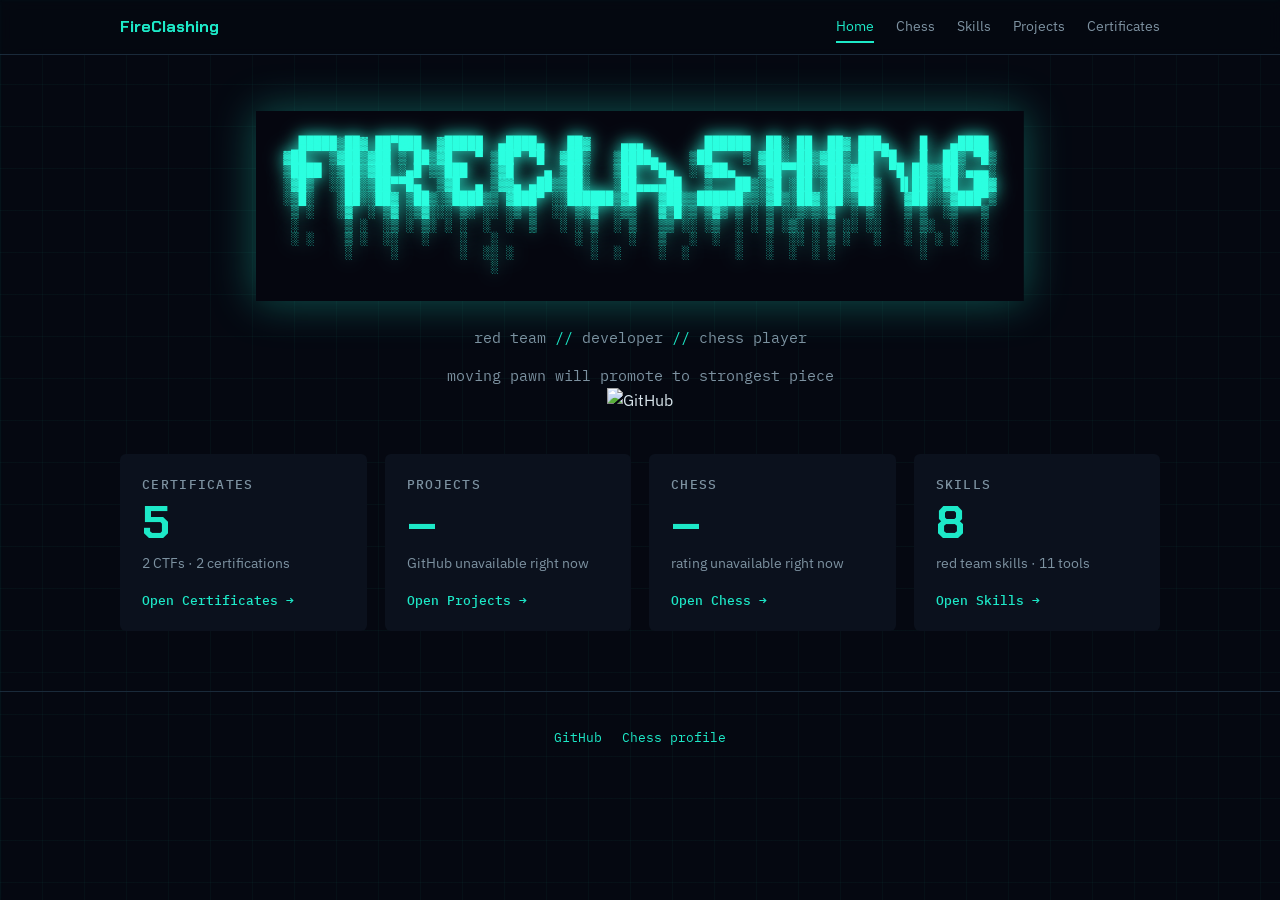
==== commit 6eb34584: "1.1.1" ====
--- a/index.html
+++ b/index.html
@@ -3,29 +3,76 @@
 <head>
 <meta charset="utf-8">
 <meta name="viewport" content="width=device-width, initial-scale=1">
+
 <title>Projects | FireClashing</title>
+
 <meta name="description" content="Public GitHub projects by FireClashing.">
-<link rel="icon" href="assets/FireClashing.png">
+<meta name="theme-color" content="#0d1117">
+
+<!-- Website Favicon -->
+<link rel="icon" type="image/png" href="assets/FireClashing.png">
+<link rel="apple-touch-icon" href="assets/FireClashing.png">
+
+<!-- Google Fonts -->
 <link rel="preconnect" href="https://fonts.googleapis.com">
 <link rel="preconnect" href="https://fonts.gstatic.com" crossorigin>
+
 <link href="https://fonts.googleapis.com/css2?family=Chakra+Petch:wght@500;700&family=IBM+Plex+Sans:wght@400;500&family=IBM+Plex+Mono:wght@400;500&display=swap" rel="stylesheet">
+
+<!-- Stylesheet -->
 <link rel="stylesheet" href="assets/style.css">
+
 </head>
+
 <body class="home">
+
+<!-- Navigation -->
 <nav id="nav" aria-label="Main"></nav>
 
+<!-- Hero Section -->
+<header class="hero full">
+  <div class="wrap">
 
-<header class="hero full"><div class="wrap">
-  <img class="banner" src="assets/FireClashing.png" alt="FireClashing" width="768" height="190">
-  <p class="tag" id="tagline"></p>
-  <p class="tag" id="subtagline"></p>
-</div></header>
+    <img
+      class="banner"
+      src="assets/FireClashing.png"
+      alt="FireClashing"
+      width="768"
+      height="190"
+    >
 
-<main><div class="wrap"><div class="cards" id="homeCards"></div></div></main>
+    <p class="tag" id="tagline"></p>
+    <p class="tag" id="subtagline"></p>
 
+    <!-- GitHub Profile Link -->
+    
+      <img
+        src="https://github.com/FireClashing.png"
+        alt="GitHub"
+        width="400"
+        height="400"
+        class="circle-img"
+      >
+      
+    </a>
+
+  </div>
+</header>
+
+<!-- Main Content -->
+<main>
+  <div class="wrap">
+    <div class="cards" id="homeCards"></div>
+  </div>
+</main>
+
+<!-- Footer -->
 <footer id="contact"></footer>
 
+<!-- JavaScript -->
 <script src="assets/data.js"></script>
 <script src="assets/site.js"></script>
+
 </body>
 </html>
+
--- a/assets/style.css
+++ b/assets/style.css
@@ -199,3 +199,39 @@
 .t-val{font:700 46px var(--head);color:var(--teal);line-height:1.1}
 .t-sub{color:var(--mute);font-size:14px;min-height:1.4em}
 .t-go{margin-top:14px;font:500 13px var(--mono);color:var(--teal)}
+
+/* Circular GitHub Profile Avatar */
+.github-avatar {
+    width: 80px;
+    height: 80px;
+    border-radius: 50%;
+    overflow: hidden;
+    display: inline-block;
+    flex-shrink: 0;
+}
+
+.github-avatar img {
+    width: 100%;
+    height: 100%;
+    object-fit: cover;
+    border-radius: 0;
+    display: block;
+}
+
+.github-link {
+    display: inline-flex;
+    align-items: center;
+    gap: 12px;
+    margin-top: 20px;
+    padding: 10px 18px;
+    color: inherit;
+    text-decoration: none;
+    border: 1px solid #30363d;
+    border-radius: 8px;
+    transition: all 0.25s ease;
+}
+
+.github-link:hover {
+    border-color: #58a6ff;
+    transform: translateY(-3px);
+}
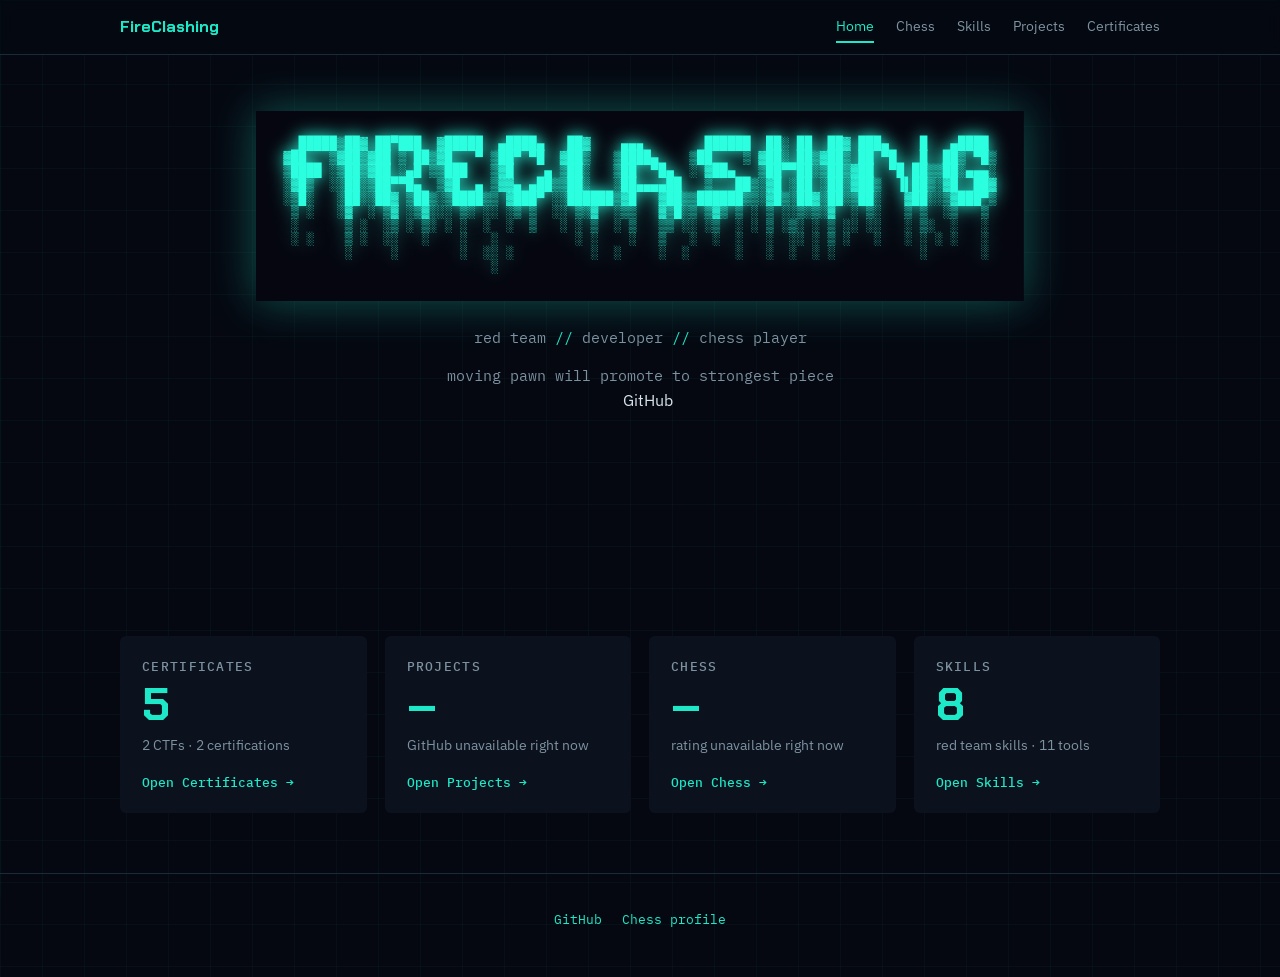
==== commit 08069d05: "1.1.2 pretty" ====
--- a/index.html
+++ b/index.html
@@ -49,9 +49,9 @@
       <img
         src="https://github.com/FireClashing.png"
         alt="GitHub"
-        width="400"
-        height="400"
-        class="circle-img"
+        width="700"
+        height="700"
+        class="github-avatar"
       >
       
     </a>
--- a/assets/style.css
+++ b/assets/style.css
@@ -202,34 +202,15 @@
 
 /* Circular GitHub Profile Avatar */
 .github-avatar {
-    width: 80px;
-    height: 80px;
+    width: 200px;
+    height: 200px;
     border-radius: 50%;
     overflow: hidden;
     display: inline-block;
     flex-shrink: 0;
 }
 
-.github-avatar img {
-    width: 100%;
-    height: 100%;
-    object-fit: cover;
-    border-radius: 0;
-    display: block;
-}
-
-.github-link {
-    display: inline-flex;
-    align-items: center;
-    gap: 12px;
-    margin-top: 20px;
-    padding: 10px 18px;
-    color: inherit;
-    text-decoration: none;
-    border: 1px solid #30363d;
-    border-radius: 8px;
-    transition: all 0.25s ease;
-}
+
 
 .github-link:hover {
     border-color: #58a6ff;
